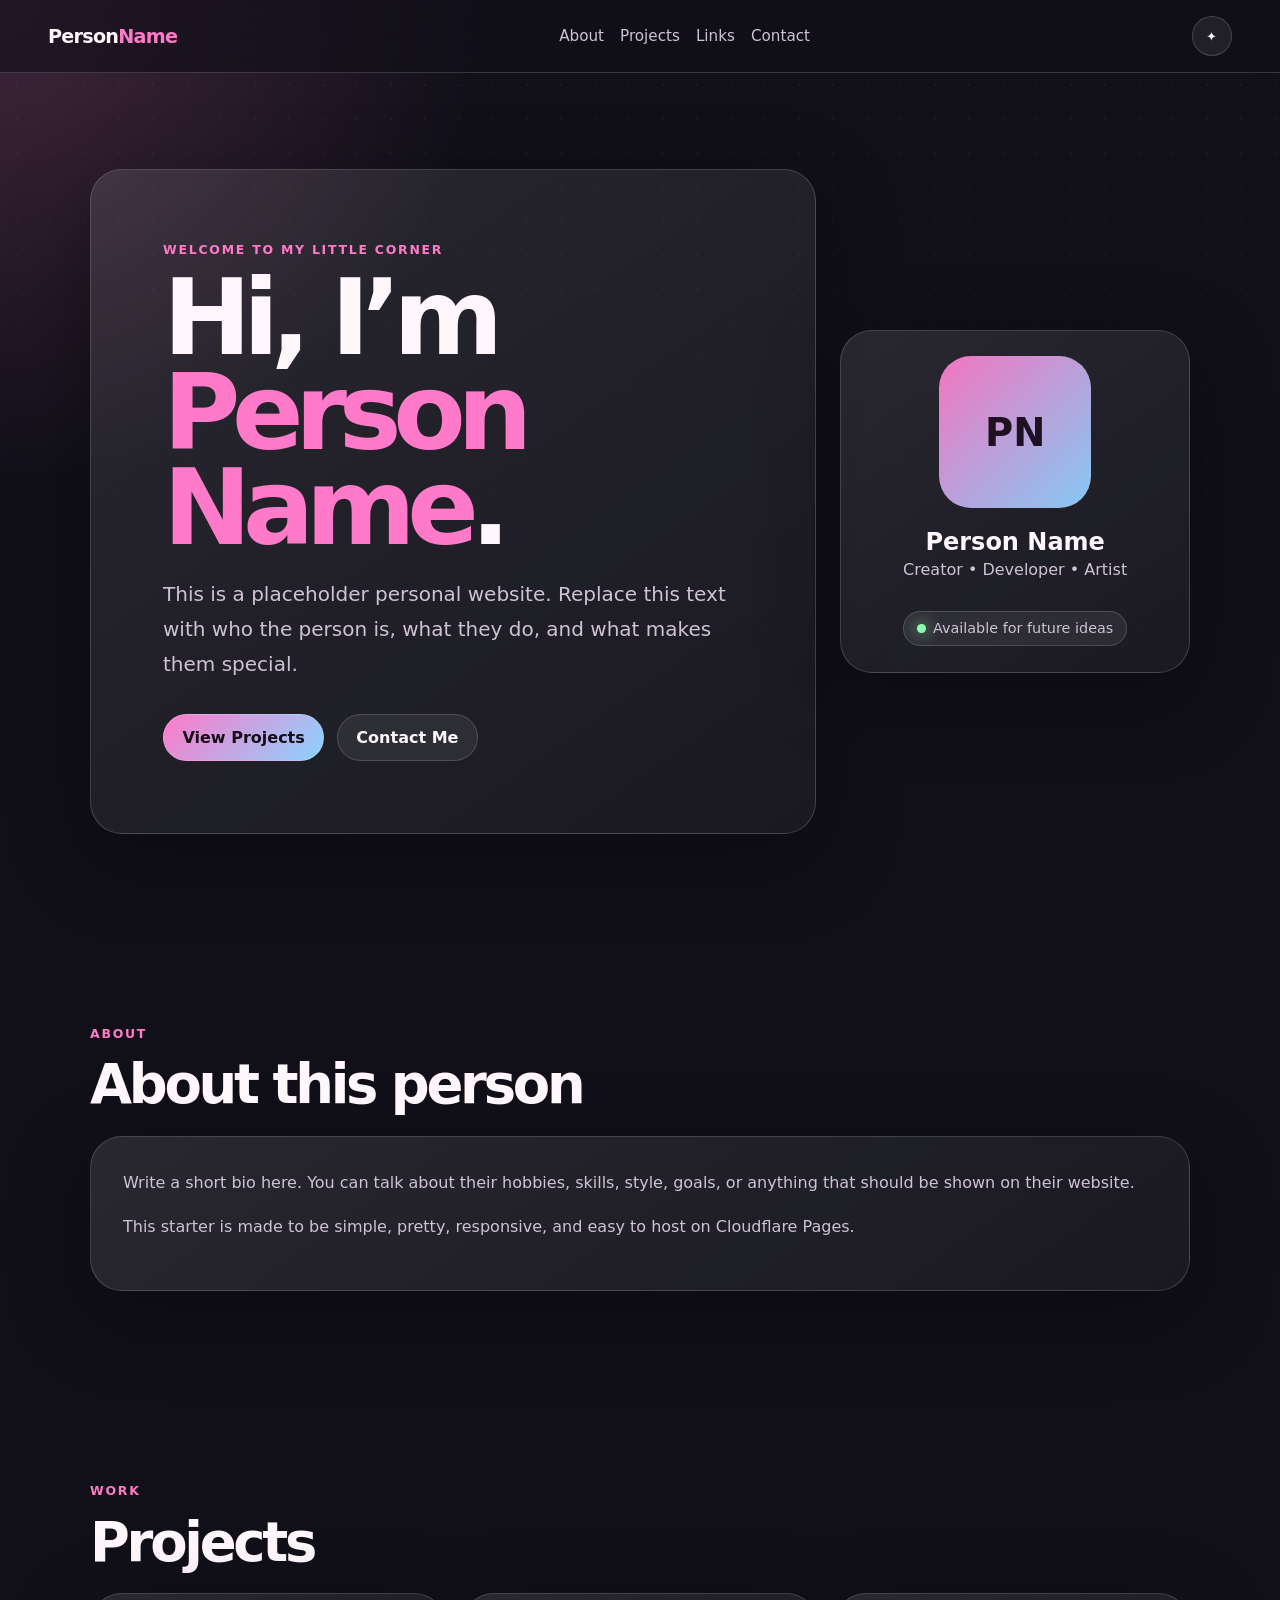
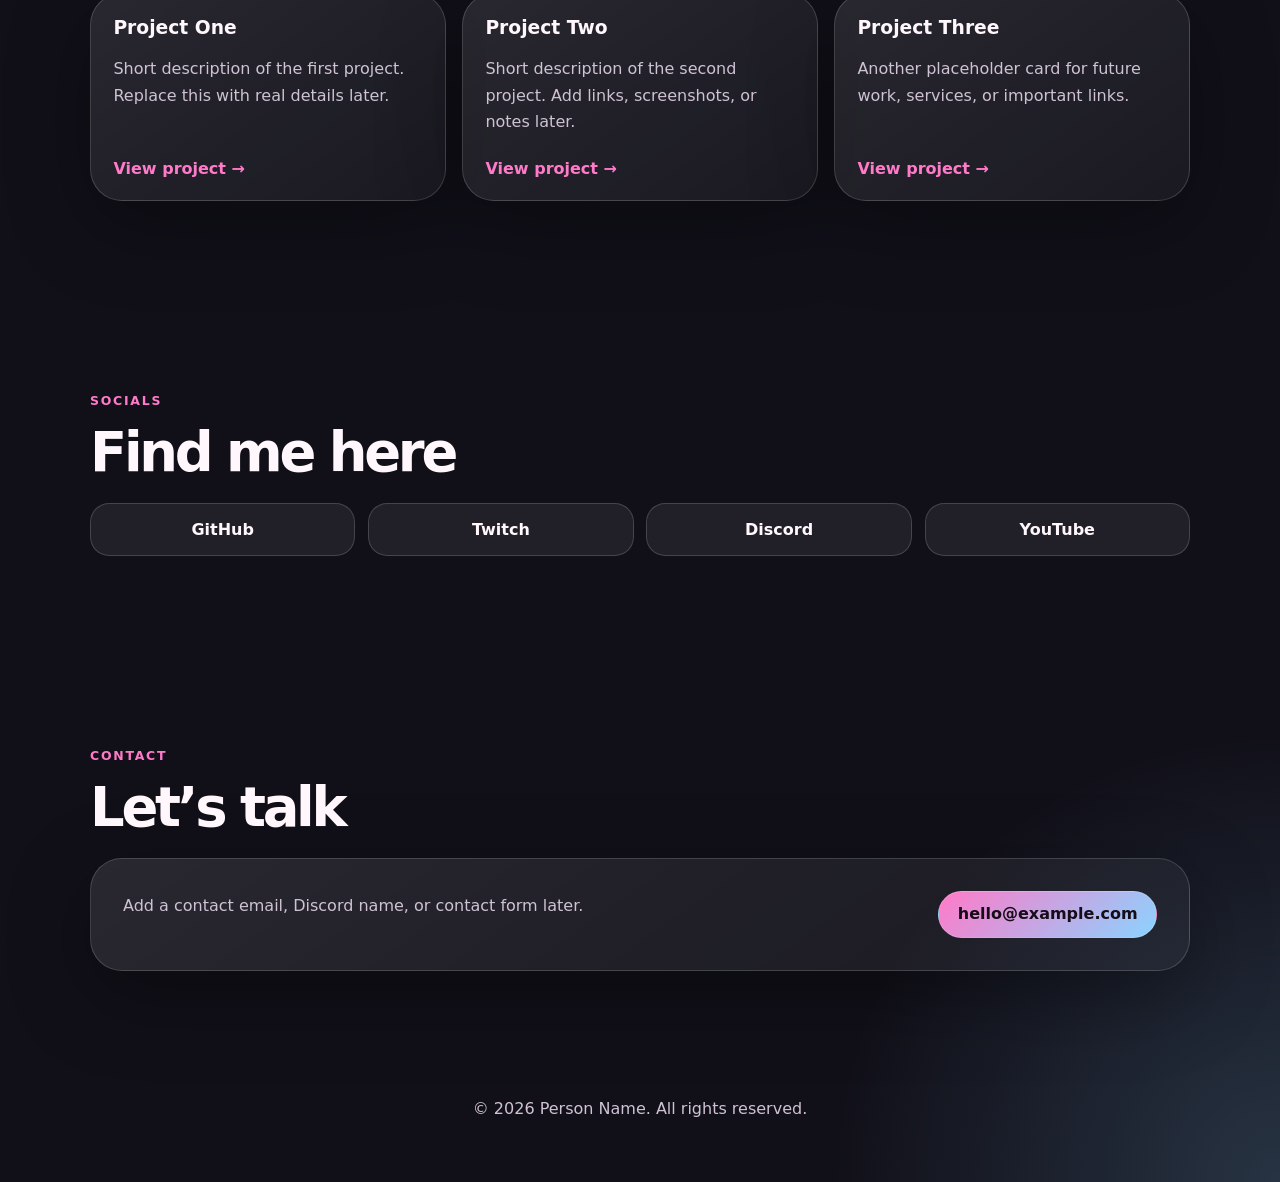
==== index.html @ ab323bac "Normal Structuring" ====
<!doctype html>
<html lang="en">
<head>
  <meta charset="utf-8" />
  <meta name="viewport" content="width=device-width, initial-scale=1" />
  <meta name="description" content="A personal website hosted on Cloudflare Pages." />
  <meta name="theme-color" content="#ff7ac8" />

  <title>Person Name | Personal Website</title>

  <link rel="stylesheet" href="./style.css" />
</head>
<body>
  <div class="background-glow"></div>

  <header class="site-header">
    <a class="logo" href="#home">Person<span>Name</span></a>

    <nav class="nav">
      <a href="#about">About</a>
      <a href="#projects">Projects</a>
      <a href="#links">Links</a>
      <a href="#contact">Contact</a>
    </nav>

    <button class="theme-toggle" id="themeToggle" type="button" aria-label="Toggle dark mode">
      ✦
    </button>
  </header>

  <main>
    <section class="hero section" id="home">
      <div class="hero-card reveal">
        <p class="eyebrow">Welcome to my little corner</p>

        <h1>Hi, I’m <span>Person Name</span>.</h1>

        <p class="hero-text">
          This is a placeholder personal website. Replace this text with who the person is,
          what they do, and what makes them special.
        </p>

        <div class="hero-actions">
          <a class="button primary" href="#projects">View Projects</a>
          <a class="button secondary" href="#contact">Contact Me</a>
        </div>
      </div>

      <div class="profile-card reveal">
        <div class="avatar">
          <span>PN</span>
        </div>

        <h2>Person Name</h2>
        <p>Creator • Developer • Artist</p>

        <div class="status">
          <span class="status-dot"></span>
          Available for future ideas
        </div>
      </div>
    </section>

    <section class="section reveal" id="about">
      <div class="section-title">
        <p class="eyebrow">About</p>
        <h2>About this person</h2>
      </div>

      <div class="content-card">
        <p>
          Write a short bio here. You can talk about their hobbies, skills, style,
          goals, or anything that should be shown on their website.
        </p>

        <p>
          This starter is made to be simple, pretty, responsive, and easy to host on
          Cloudflare Pages.
        </p>
      </div>
    </section>

    <section class="section reveal" id="projects">
      <div class="section-title">
        <p class="eyebrow">Work</p>
        <h2>Projects</h2>
      </div>

      <div class="grid">
        <article class="project-card">
          <h3>Project One</h3>
          <p>Short description of the first project. Replace this with real details later.</p>
          <a href="#">View project →</a>
        </article>

        <article class="project-card">
          <h3>Project Two</h3>
          <p>Short description of the second project. Add links, screenshots, or notes later.</p>
          <a href="#">View project →</a>
        </article>

        <article class="project-card">
          <h3>Project Three</h3>
          <p>Another placeholder card for future work, services, or important links.</p>
          <a href="#">View project →</a>
        </article>
      </div>
    </section>

    <section class="section reveal" id="links">
      <div class="section-title">
        <p class="eyebrow">Socials</p>
        <h2>Find me here</h2>
      </div>

      <div class="links-list">
        <a href="#" target="_blank" rel="noreferrer">GitHub</a>
        <a href="#" target="_blank" rel="noreferrer">Twitch</a>
        <a href="#" target="_blank" rel="noreferrer">Discord</a>
        <a href="#" target="_blank" rel="noreferrer">YouTube</a>
      </div>
    </section>

    <section class="section reveal" id="contact">
      <div class="section-title">
        <p class="eyebrow">Contact</p>
        <h2>Let’s talk</h2>
      </div>

      <div class="content-card contact-card">
        <p>
          Add a contact email, Discord name, or contact form later.
        </p>

        <a class="button primary" href="mailto:hello@example.com">hello@example.com</a>
      </div>
    </section>
  </main>

  <footer class="site-footer">
    <p>© <span id="year"></span> Person Name. All rights reserved.</p>
  </footer>

  <script src="./script.js"></script>
</body>
</html>
---- style.css ----
* {
  box-sizing: border-box;
}

:root {
  --bg: #111019;
  --bg-soft: rgba(255, 255, 255, 0.07);
  --card: rgba(255, 255, 255, 0.1);
  --text: #fff7fb;
  --muted: #cfc2d4;
  --accent: #ff7ac8;
  --accent-2: #8bd3ff;
  --border: rgba(255, 255, 255, 0.16);
  --shadow: 0 24px 80px rgba(0, 0, 0, 0.35);
}

body.light {
  --bg: #fff7fb;
  --bg-soft: rgba(255, 122, 200, 0.1);
  --card: rgba(255, 255, 255, 0.8);
  --text: #251824;
  --muted: #6f5f71;
  --border: rgba(255, 122, 200, 0.22);
  --shadow: 0 24px 80px rgba(255, 122, 200, 0.18);
}

html {
  scroll-behavior: smooth;
}

body {
  margin: 0;
  min-height: 100vh;
  font-family: Inter, ui-sans-serif, system-ui, -apple-system, BlinkMacSystemFont, "Segoe UI", sans-serif;
  background:
    radial-gradient(circle at top left, rgba(255, 122, 200, 0.2), transparent 30rem),
    radial-gradient(circle at bottom right, rgba(139, 211, 255, 0.18), transparent 28rem),
    var(--bg);
  color: var(--text);
  transition: background 0.25s ease, color 0.25s ease;
}

a {
  color: inherit;
  text-decoration: none;
}

.background-glow {
  position: fixed;
  inset: 0;
  pointer-events: none;
  background-image: radial-gradient(circle, rgba(255, 255, 255, 0.14) 1px, transparent 1px);
  background-size: 34px 34px;
  mask-image: linear-gradient(to bottom, black, transparent 85%);
  opacity: 0.35;
}

.site-header {
  position: sticky;
  top: 0;
  z-index: 10;
  display: flex;
  align-items: center;
  justify-content: space-between;
  gap: 1.25rem;
  padding: 1rem clamp(1rem, 4vw, 3rem);
  backdrop-filter: blur(18px);
  background: rgba(17, 16, 25, 0.65);
  border-bottom: 1px solid var(--border);
}

body.light .site-header {
  background: rgba(255, 247, 251, 0.72);
}

.logo {
  font-weight: 800;
  letter-spacing: -0.04em;
  font-size: 1.2rem;
}

.logo span {
  color: var(--accent);
}

.nav {
  display: flex;
  gap: 1rem;
  color: var(--muted);
  font-size: 0.95rem;
}

.nav a:hover {
  color: var(--text);
}

.theme-toggle {
  border: 1px solid var(--border);
  background: var(--bg-soft);
  color: var(--text);
  border-radius: 999px;
  width: 2.5rem;
  height: 2.5rem;
  cursor: pointer;
}

.section {
  width: min(1100px, calc(100% - 2rem));
  margin: 0 auto;
  padding: clamp(3rem, 8vw, 6rem) 0;
}

.hero {
  min-height: calc(100vh - 4.5rem);
  display: grid;
  grid-template-columns: 1.35fr 0.65fr;
  align-items: center;
  gap: 1.5rem;
}

.hero-card,
.profile-card,
.content-card,
.project-card {
  border: 1px solid var(--border);
  background: linear-gradient(145deg, var(--card), rgba(255, 255, 255, 0.04));
  border-radius: 2rem;
  box-shadow: var(--shadow);
}

.hero-card {
  padding: clamp(2rem, 6vw, 4.5rem);
}

.eyebrow {
  color: var(--accent);
  font-weight: 700;
  text-transform: uppercase;
  letter-spacing: 0.14em;
  font-size: 0.78rem;
  margin: 0 0 0.8rem;
}

h1,
h2,
h3,
p {
  margin-top: 0;
}

h1 {
  font-size: clamp(3rem, 9vw, 6.6rem);
  line-height: 0.9;
  letter-spacing: -0.08em;
  margin-bottom: 1.4rem;
}

h1 span {
  color: var(--accent);
}

.hero-text {
  color: var(--muted);
  font-size: clamp(1rem, 2vw, 1.25rem);
  line-height: 1.75;
  max-width: 650px;
}

.hero-actions {
  display: flex;
  flex-wrap: wrap;
  gap: 0.8rem;
  margin-top: 2rem;
}

.button {
  display: inline-flex;
  align-items: center;
  justify-content: center;
  min-height: 2.9rem;
  padding: 0 1.15rem;
  border-radius: 999px;
  font-weight: 750;
  border: 1px solid var(--border);
}

.button.primary {
  background: linear-gradient(135deg, var(--accent), var(--accent-2));
  color: #160d18;
}

.button.secondary {
  background: var(--bg-soft);
}

.profile-card {
  padding: 1.6rem;
  text-align: center;
}

.avatar {
  width: 9.5rem;
  height: 9.5rem;
  margin: 0 auto 1.2rem;
  display: grid;
  place-items: center;
  border-radius: 2rem;
  background: linear-gradient(135deg, rgba(255, 122, 200, 0.95), rgba(139, 211, 255, 0.95));
  color: #201122;
  font-weight: 900;
  font-size: 2.4rem;
}

.profile-card h2 {
  margin-bottom: 0.25rem;
}

.profile-card p {
  color: var(--muted);
}

.status {
  display: inline-flex;
  align-items: center;
  gap: 0.45rem;
  margin-top: 1rem;
  padding: 0.55rem 0.8rem;
  border-radius: 999px;
  border: 1px solid var(--border);
  background: var(--bg-soft);
  color: var(--muted);
  font-size: 0.9rem;
}

.status-dot {
  width: 0.55rem;
  height: 0.55rem;
  border-radius: 50%;
  background: #8dffb2;
  box-shadow: 0 0 16px #8dffb2;
}

.section-title {
  margin-bottom: 1.2rem;
}

.section-title h2 {
  font-size: clamp(2rem, 5vw, 3.4rem);
  letter-spacing: -0.06em;
  margin-bottom: 0;
}

.content-card {
  padding: clamp(1.4rem, 4vw, 2rem);
  color: var(--muted);
  line-height: 1.8;
}

.grid {
  display: grid;
  grid-template-columns: repeat(3, 1fr);
  gap: 1rem;
}

.project-card {
  padding: 1.4rem;
  min-height: 13rem;
  display: flex;
  flex-direction: column;
}

.project-card p {
  color: var(--muted);
  line-height: 1.65;
}

.project-card a {
  margin-top: auto;
  color: var(--accent);
  font-weight: 750;
}

.links-list {
  display: grid;
  grid-template-columns: repeat(4, 1fr);
  gap: 0.8rem;
}

.links-list a {
  padding: 1rem;
  border: 1px solid var(--border);
  border-radius: 1.2rem;
  background: var(--bg-soft);
  text-align: center;
  font-weight: 750;
}

.links-list a:hover,
.project-card:hover {
  transform: translateY(-3px);
}

.project-card,
.links-list a {
  transition: transform 0.2s ease, border-color 0.2s ease;
}

.contact-card {
  display: flex;
  align-items: center;
  justify-content: space-between;
  gap: 1rem;
}

.site-footer {
  width: min(1100px, calc(100% - 2rem));
  margin: 0 auto;
  padding: 2rem 0 3rem;
  color: var(--muted);
  text-align: center;
}

.reveal {
  opacity: 0;
  transform: translateY(18px);
  transition: opacity 0.55s ease, transform 0.55s ease;
}

.reveal.visible {
  opacity: 1;
  transform: translateY(0);
}

@media (max-width: 820px) {
  .site-header {
    align-items: flex-start;
    flex-wrap: wrap;
  }

  .nav {
    order: 3;
    width: 100%;
    overflow-x: auto;
    padding-bottom: 0.25rem;
  }

  .hero {
    grid-template-columns: 1fr;
    min-height: auto;
  }

  .grid,
  .links-list {
    grid-template-columns: 1fr;
  }

  .contact-card {
    align-items: flex-start;
    flex-direction: column;
  }
}
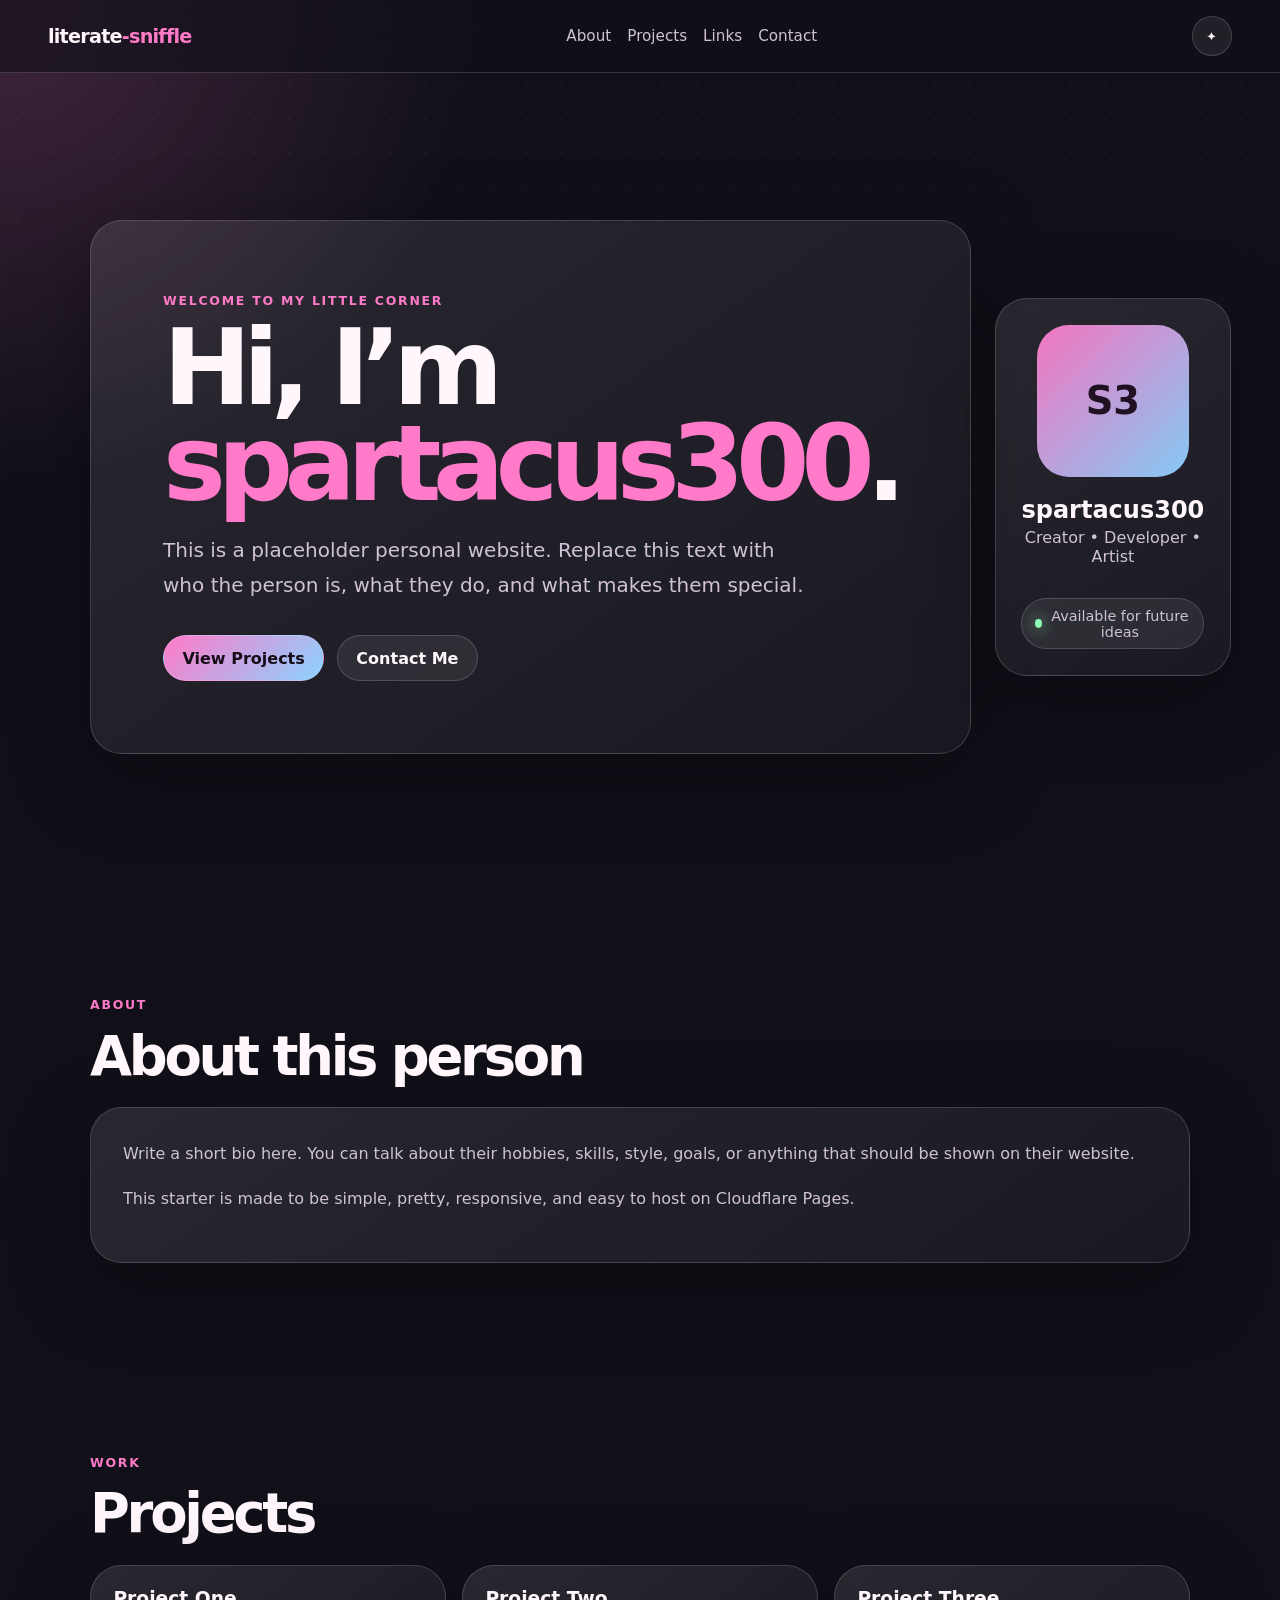
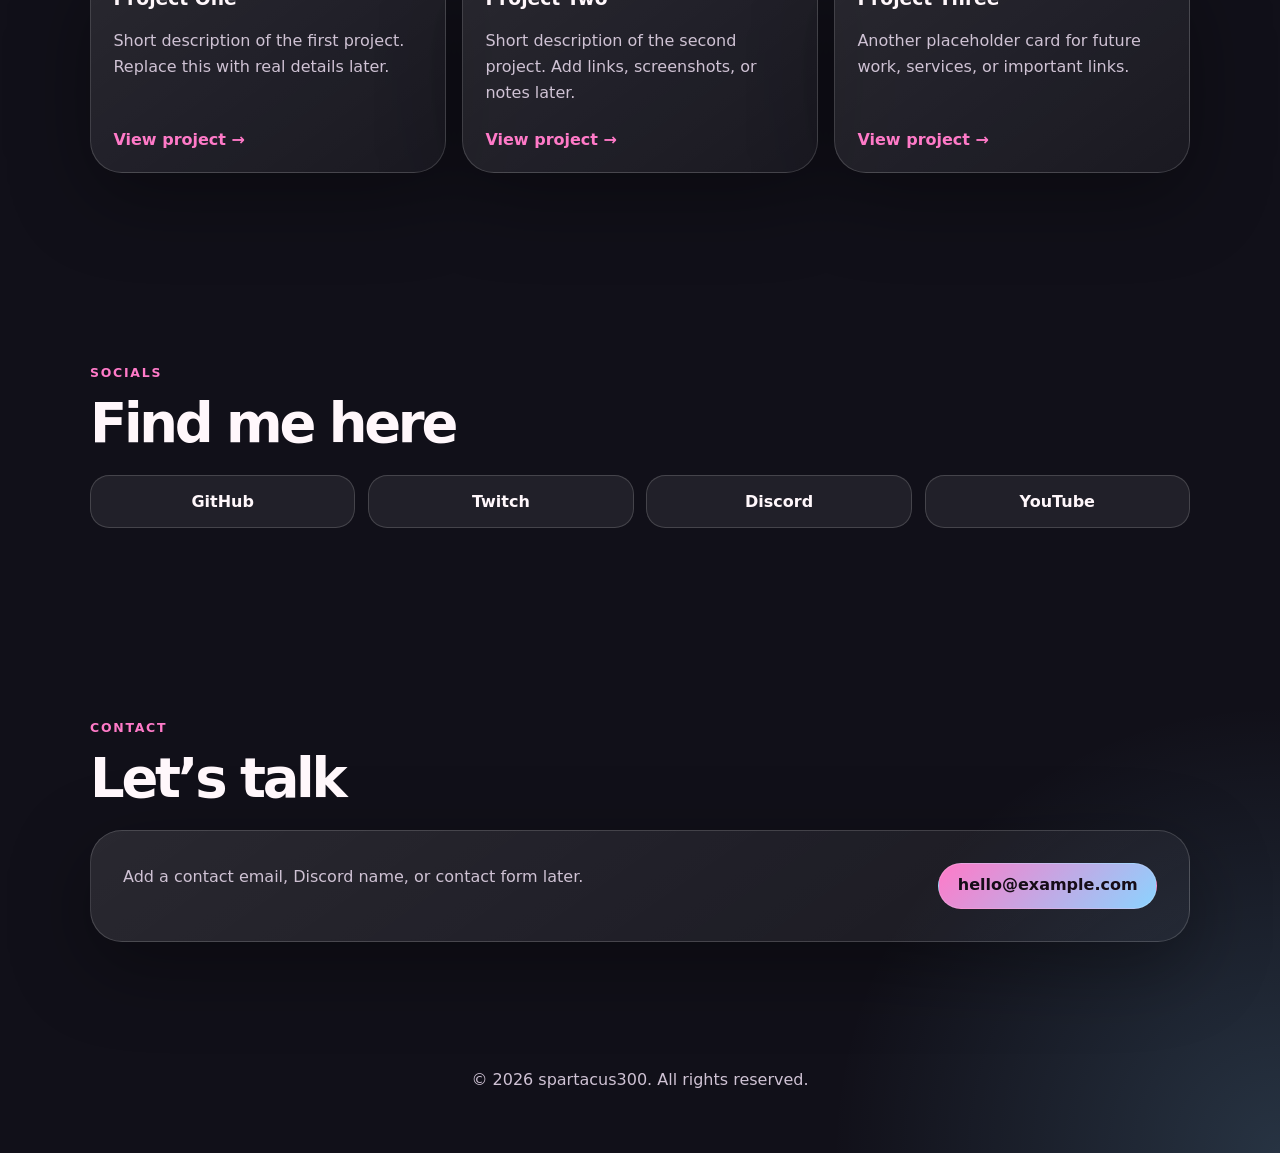
==== commit 8e545d17: "Replaced Placeholder Name" ====
--- a/index.html
+++ b/index.html
@@ -6,7 +6,7 @@
   <meta name="description" content="A personal website hosted on Cloudflare Pages." />
   <meta name="theme-color" content="#ff7ac8" />
 
-  <title>Person Name | Personal Website</title>
+  <title>spartacus300 | literate-sniffle</title>
 
   <link rel="stylesheet" href="./style.css" />
 </head>
@@ -14,7 +14,7 @@
   <div class="background-glow"></div>
 
   <header class="site-header">
-    <a class="logo" href="#home">Person<span>Name</span></a>
+    <a class="logo" href="#home">literate<span>-sniffle</span></a>
 
     <nav class="nav">
       <a href="#about">About</a>
@@ -33,7 +33,7 @@
       <div class="hero-card reveal">
         <p class="eyebrow">Welcome to my little corner</p>
 
-        <h1>Hi, I’m <span>Person Name</span>.</h1>
+        <h1>Hi, I’m <span>spartacus300</span>.</h1>
 
         <p class="hero-text">
           This is a placeholder personal website. Replace this text with who the person is,
@@ -48,10 +48,10 @@
 
       <div class="profile-card reveal">
         <div class="avatar">
-          <span>PN</span>
+            <span>S3</span>
         </div>
 
-        <h2>Person Name</h2>
+        <h2>spartacus300</h2>
         <p>Creator • Developer • Artist</p>
 
         <div class="status">
@@ -138,7 +138,7 @@
   </main>
 
   <footer class="site-footer">
-    <p>© <span id="year"></span> Person Name. All rights reserved.</p>
+    <p>© <span id="year"></span> spartacus300. All rights reserved.</p>
   </footer>
 
   <script src="./script.js"></script>
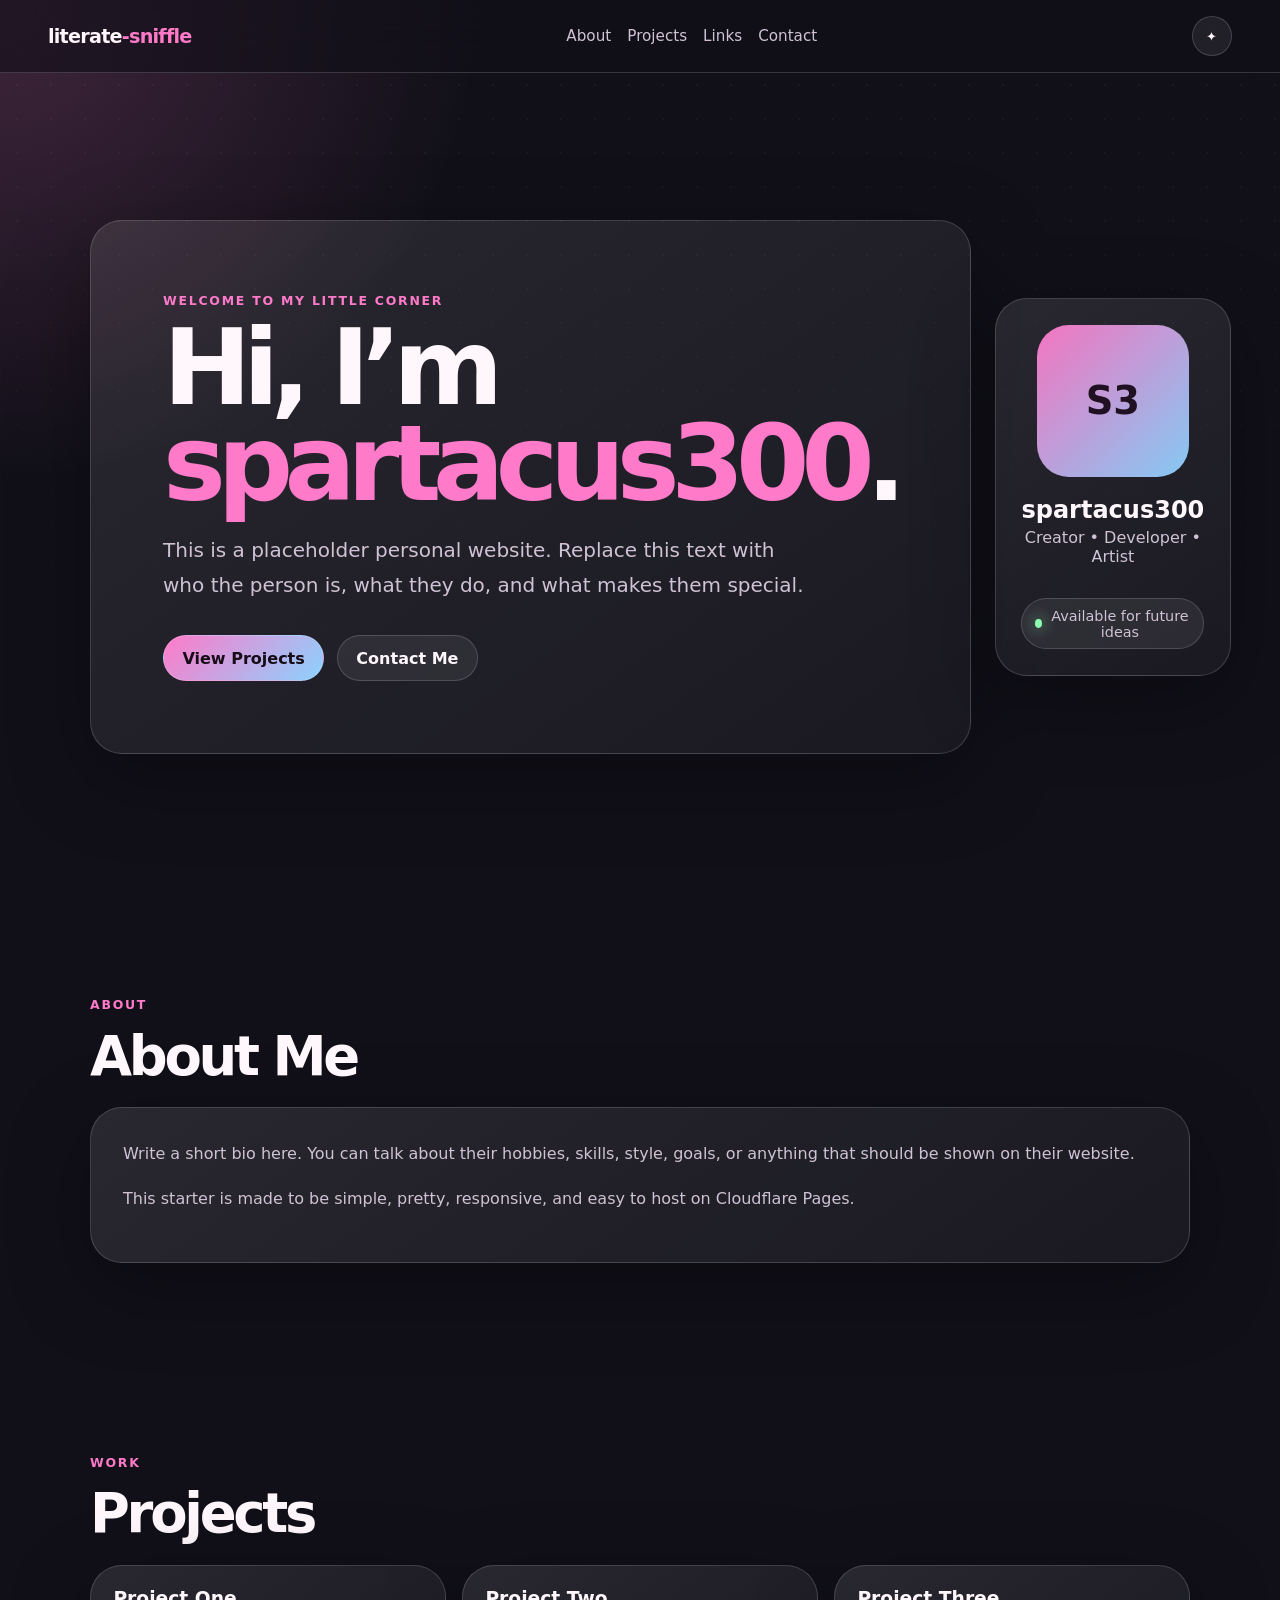
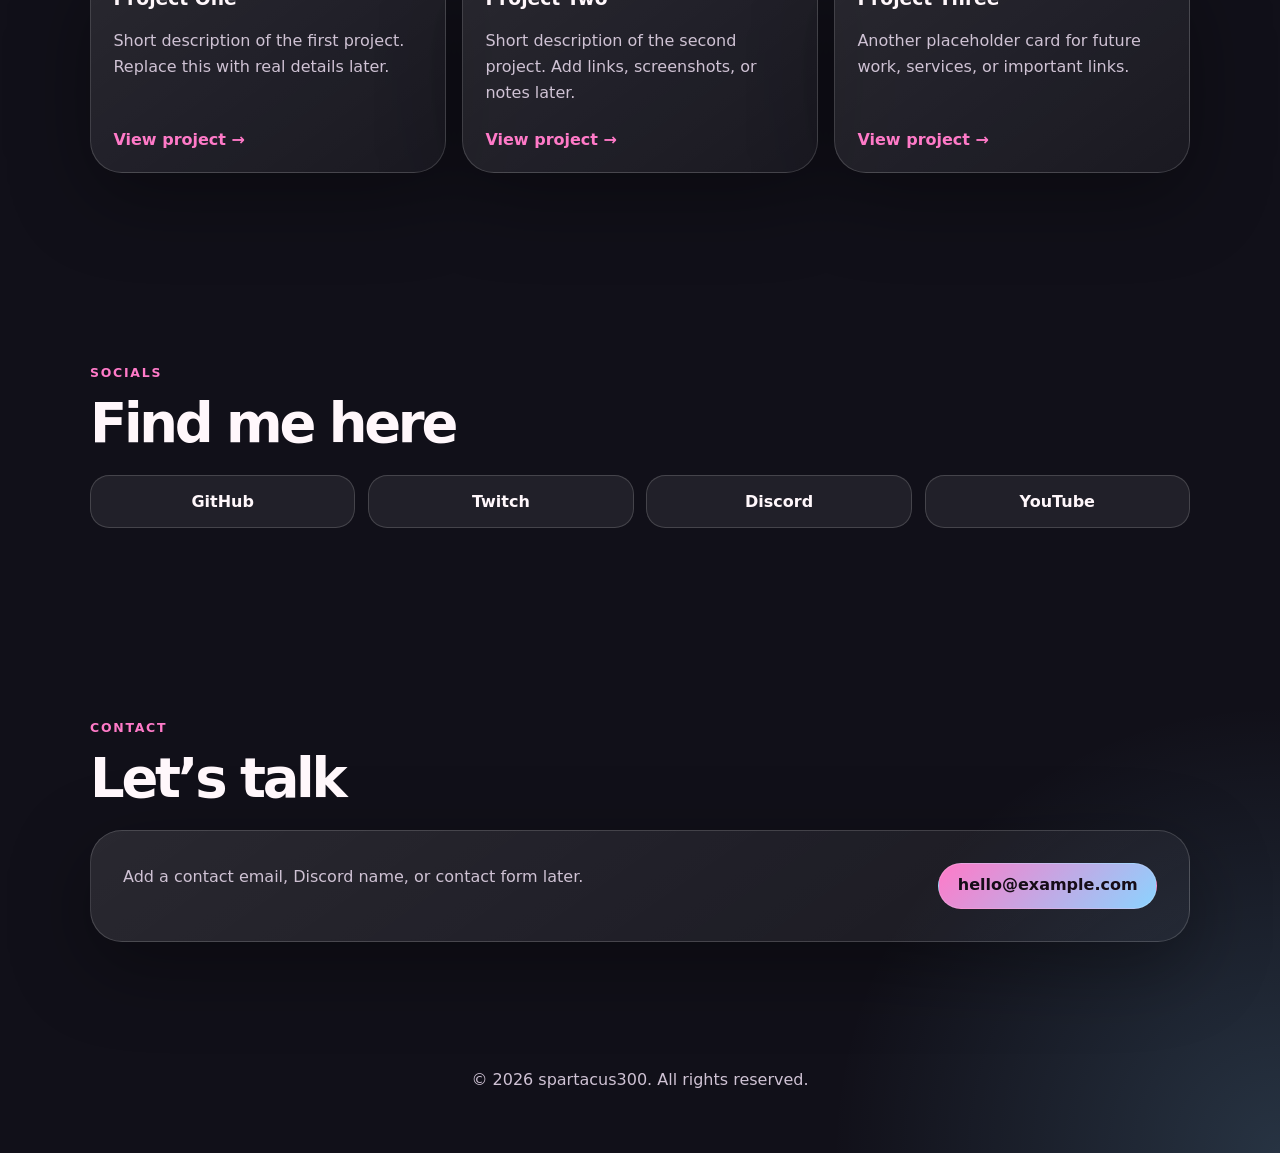
==== commit 73cf128f: "Fix #1" ====
--- a/index.html
+++ b/index.html
@@ -64,7 +64,7 @@
     <section class="section reveal" id="about">
       <div class="section-title">
         <p class="eyebrow">About</p>
-        <h2>About this person</h2>
+        <h2>About Me</h2>
       </div>
 
       <div class="content-card">
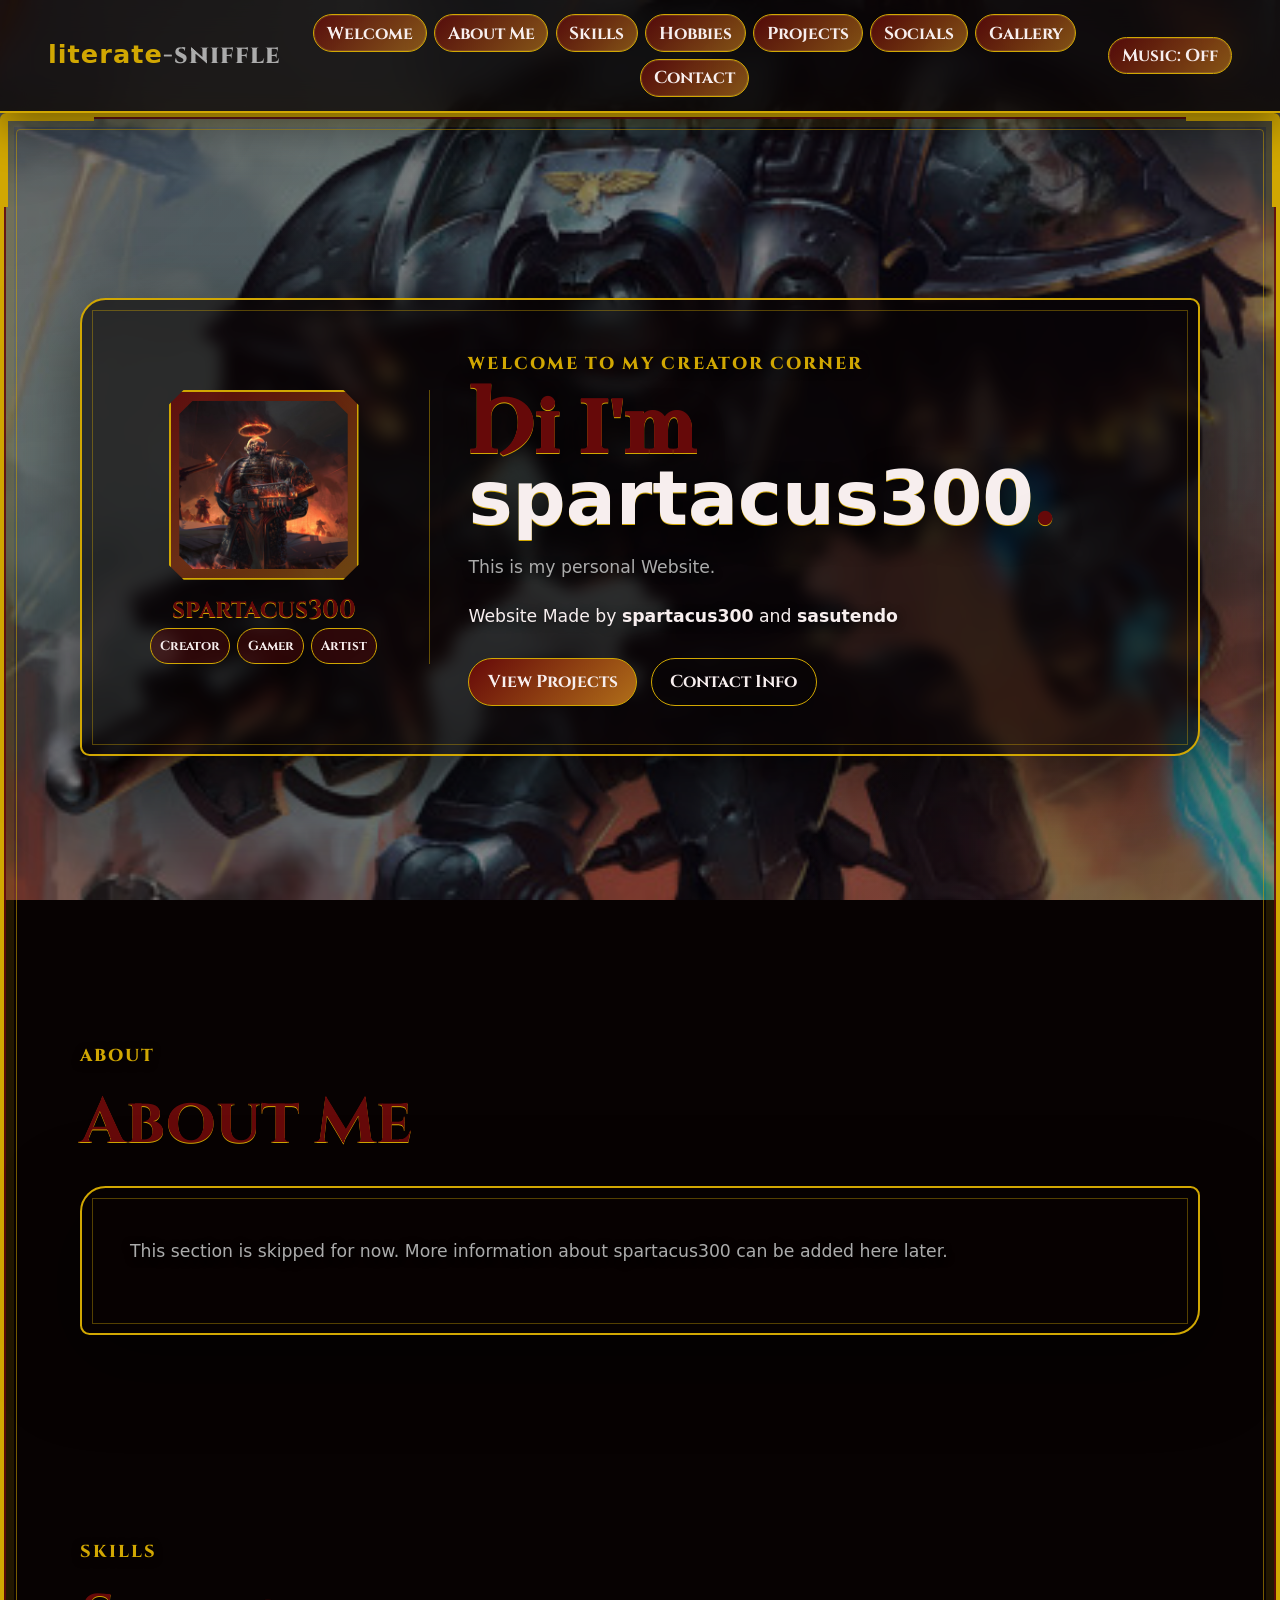
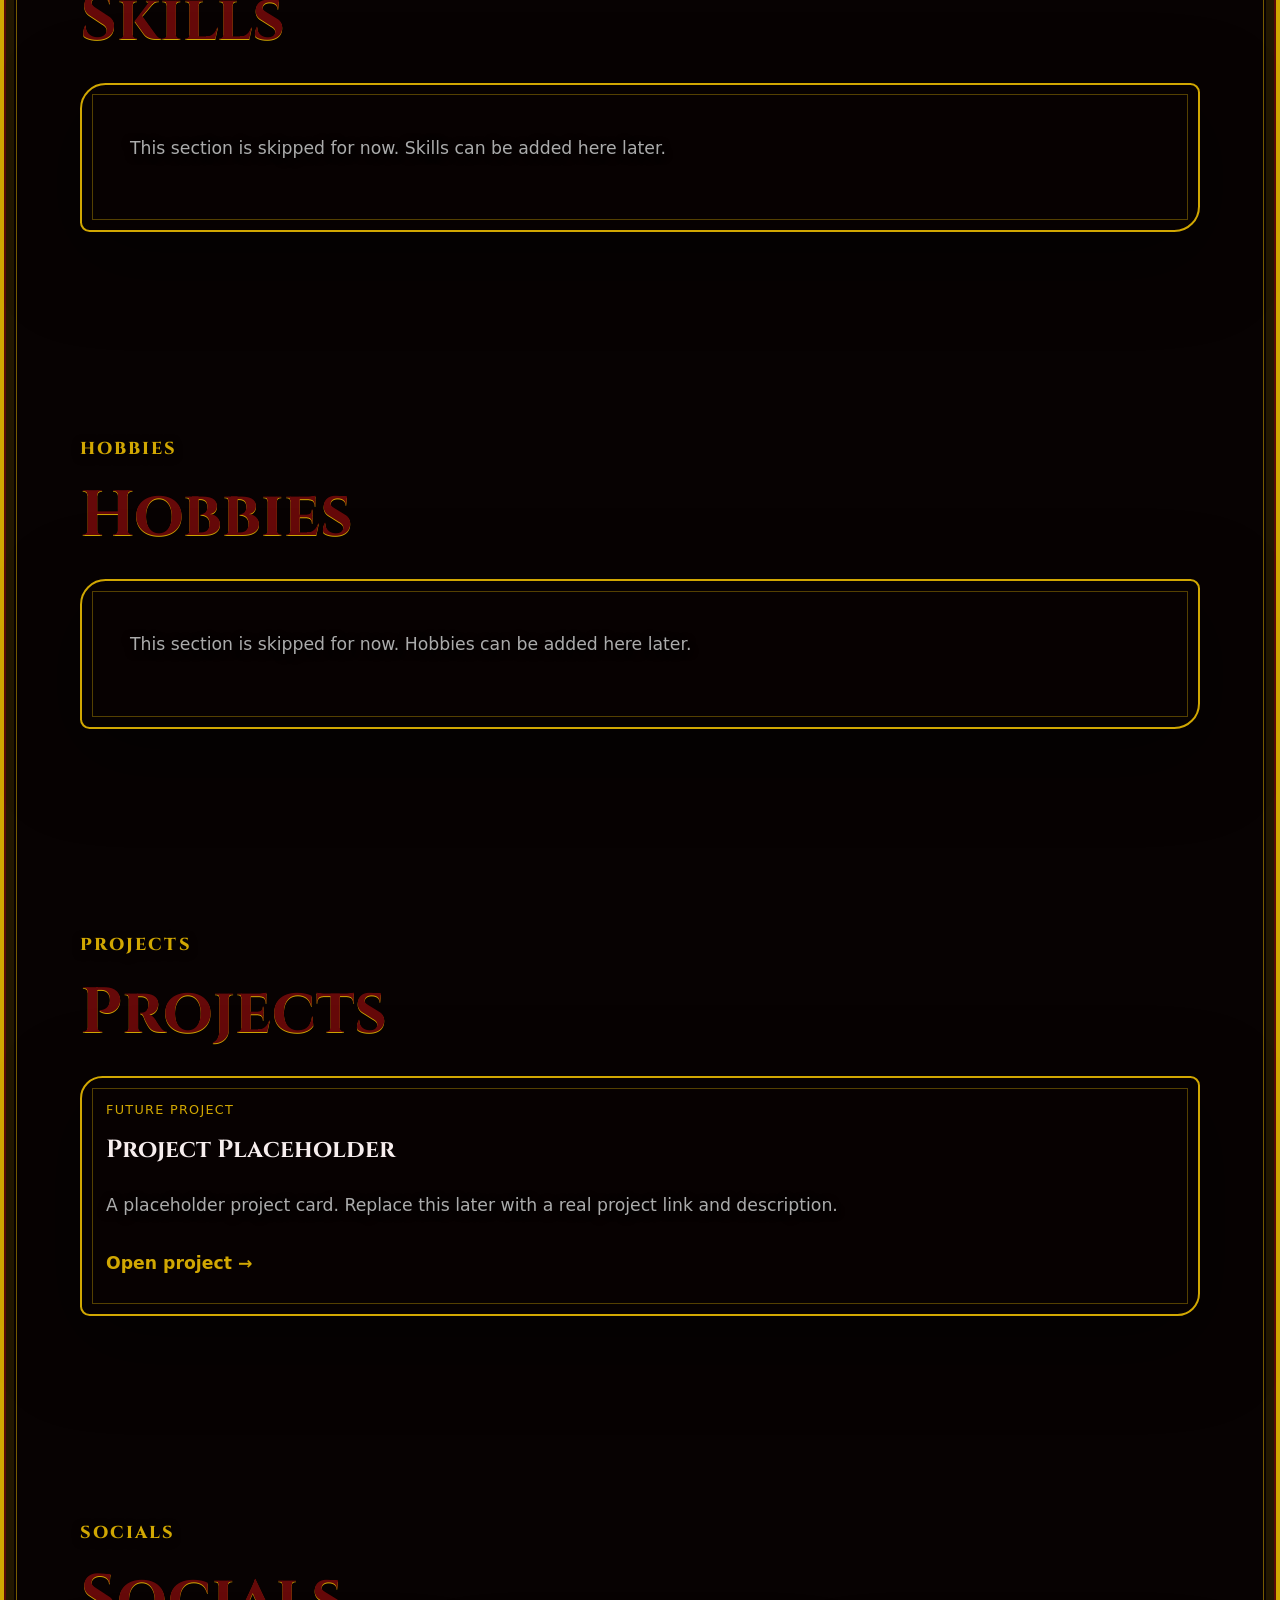
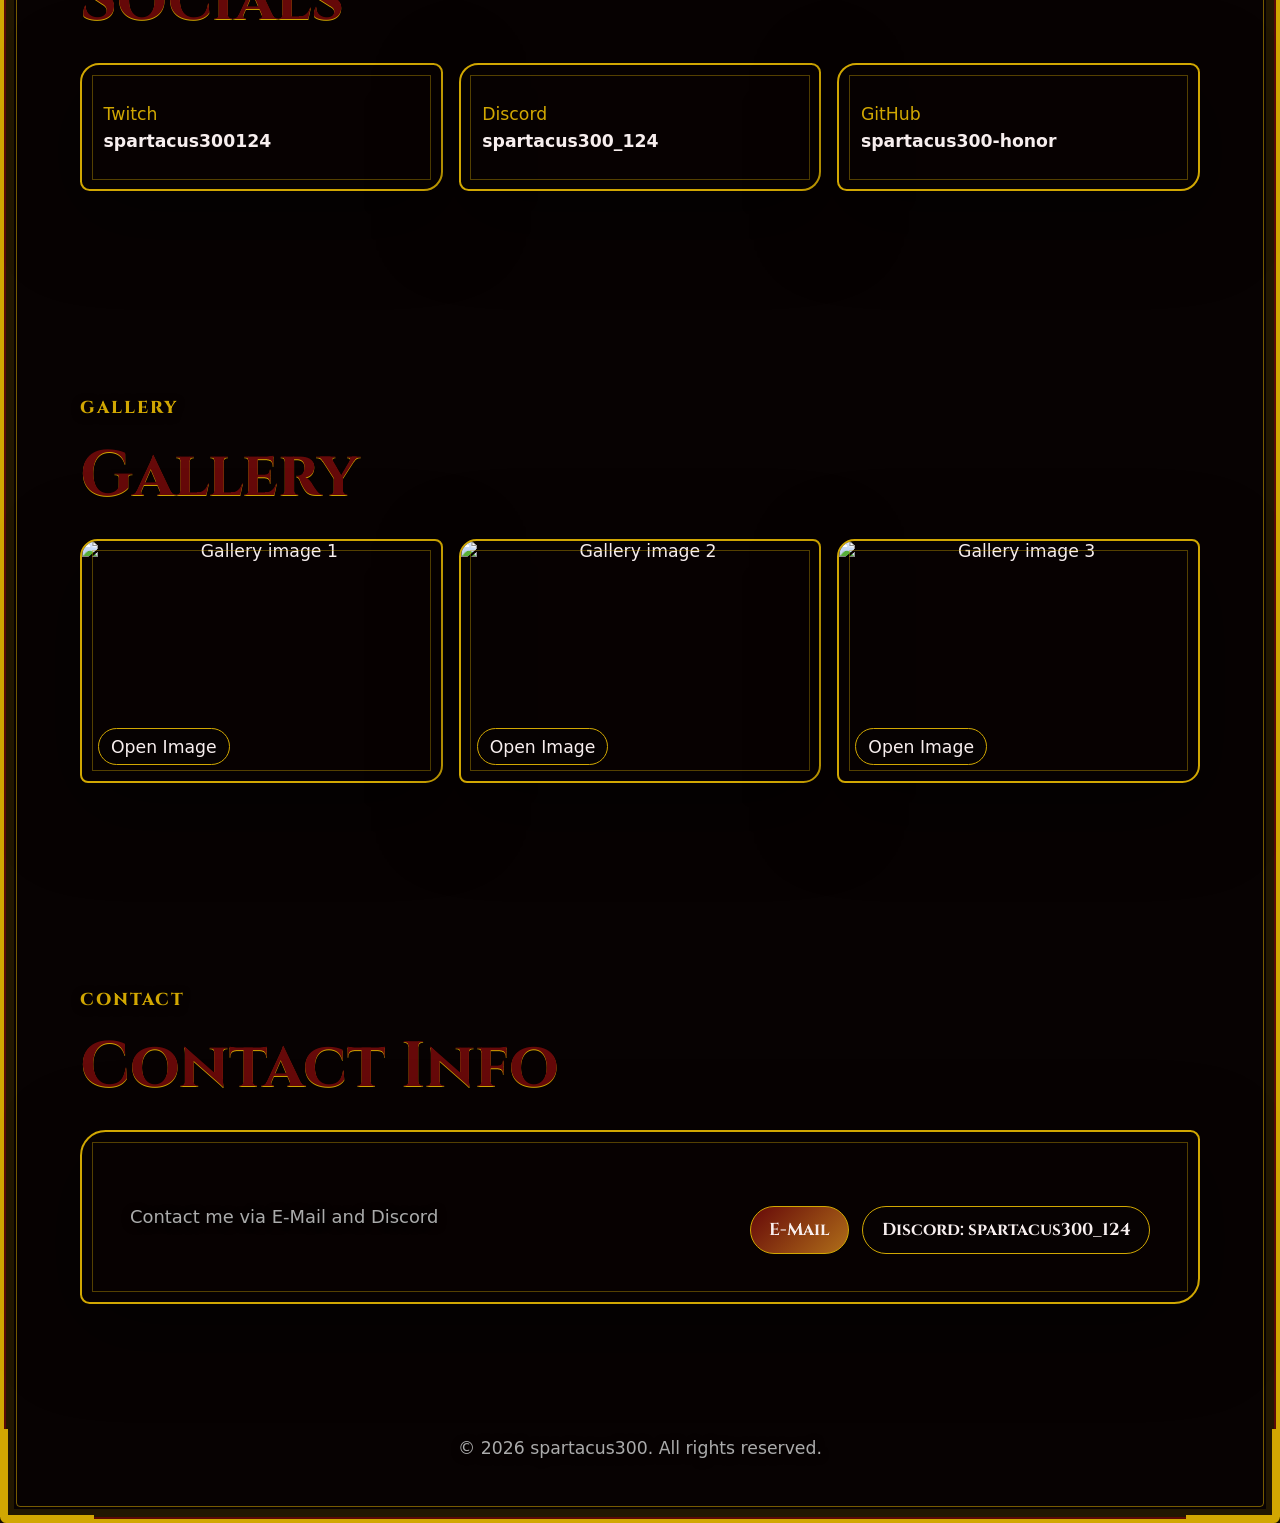
==== commit 8cdf3da0: "Rework website with medieval creator design Added dark red and gold styling, merged the mini profile" ====
--- a/index.html
+++ b/index.html
@@ -3,139 +3,222 @@
 <head>
   <meta charset="utf-8" />
   <meta name="viewport" content="width=device-width, initial-scale=1" />
-  <meta name="description" content="A personal website hosted on Cloudflare Pages." />
-  <meta name="theme-color" content="#ff7ac8" />
+  <meta name="description" content="Personal creator website for spartacus300." />
+  <meta name="theme-color" content="#120606" />
 
   <title>spartacus300 | literate-sniffle</title>
 
-  <link rel="stylesheet" href="./style.css" />
+    <link rel="icon" type="image/jpeg" href="./assets/page-image.jpg" />
+    <link rel="apple-touch-icon" href="./assets/page-image.jpg" />
+
+    <link rel="preconnect" href="https://fonts.googleapis.com" />
+    <link rel="preconnect" href="https://fonts.gstatic.com" crossorigin />
+    <link href="https://fonts.googleapis.com/css2?family=Cinzel:wght@600;700;800;900&family=Cormorant+Garamond:wght@500;600;700&family=Uncial+Antiqua&display=swap" rel="stylesheet" />
+
+    <link rel="stylesheet" href="./style.css" />
 </head>
 <body>
-  <div class="background-glow"></div>
-
-  <header class="site-header">
-    <a class="logo" href="#home">literate<span>-sniffle</span></a>
-
-    <nav class="nav">
-      <a href="#about">About</a>
+    <div class="site-frame" aria-hidden="true"></div>
+  <div class="page-darkness"></div>
+
+  <audio id="backgroundMusic" src="./assets/background-music.mp3" loop></audio>
+
+  <header class="top-bar">
+    <a class="brand" href="#welcome">
+      <span>literate</span>-sniffle
+    </a>
+
+    <nav class="nav-buttons" aria-label="Main navigation">
+      <a href="#welcome">Welcome</a>
+      <a href="#about">About Me</a>
+      <a href="#skills">Skills</a>
+      <a href="#hobbies">Hobbies</a>
       <a href="#projects">Projects</a>
-      <a href="#links">Links</a>
+      <a href="#socials">Socials</a>
+      <a href="#gallery">Gallery</a>
       <a href="#contact">Contact</a>
     </nav>
 
-    <button class="theme-toggle" id="themeToggle" type="button" aria-label="Toggle dark mode">
-      ✦
+    <button class="music-toggle" id="musicToggle" type="button">
+      Music: Off
     </button>
   </header>
 
   <main>
-    <section class="hero section" id="home">
-      <div class="hero-card reveal">
-        <p class="eyebrow">Welcome to my little corner</p>
-
-        <h1>Hi, I’m <span>spartacus300</span>.</h1>
-
-        <p class="hero-text">
-          This is a placeholder personal website. Replace this text with who the person is,
-          what they do, and what makes them special.
-        </p>
-
-        <div class="hero-actions">
-          <a class="button primary" href="#projects">View Projects</a>
-          <a class="button secondary" href="#contact">Contact Me</a>
-        </div>
-      </div>
-
-      <div class="profile-card reveal">
-        <div class="avatar">
-            <span>S3</span>
-        </div>
-
-        <h2>spartacus300</h2>
-        <p>Creator • Developer • Artist</p>
-
-        <div class="status">
-          <span class="status-dot"></span>
-          Available for future ideas
-        </div>
-      </div>
+    <section class="section welcome-section" id="welcome">
+    <div class="text-bubble hero-bubble reveal">
+        <div class="merged-welcome">
+        <div class="merged-profile">
+            <div class="profile-frame">
+            <img src="./assets/pfp.jpg" alt="Profile picture of spartacus300" />
+            </div>
+
+            <h2>spartacus300</h2>
+
+            <div class="profile-badges">
+            <span>Creator</span>
+            <span>Gamer</span>
+            <span>Artist</span>
+            </div>
+        </div>
+
+        <div class="welcome-copy">
+            <p class="section-kicker">Welcome to my Creator Corner</p>
+
+            <h1>Hi I'm <span>spartacus300</span>.</h1>
+
+            <p>
+            This is my personal Website.
+            </p>
+
+            <p class="credit-line">
+            Website Made by <strong>spartacus300</strong> and <strong>sasutendo</strong>
+            </p>
+
+            <div class="hero-actions">
+            <a class="main-button" href="#projects">View Projects</a>
+            <a class="main-button ghost" href="#contact">Contact Info</a>
+            </div>
+        </div>
+        </div>
+    </div>
     </section>
 
     <section class="section reveal" id="about">
-      <div class="section-title">
-        <p class="eyebrow">About</p>
+      <div class="section-heading">
+        <p class="section-kicker">About</p>
         <h2>About Me</h2>
       </div>
 
-      <div class="content-card">
-        <p>
-          Write a short bio here. You can talk about their hobbies, skills, style,
-          goals, or anything that should be shown on their website.
-        </p>
-
-        <p>
-          This starter is made to be simple, pretty, responsive, and easy to host on
-          Cloudflare Pages.
+      <div class="text-bubble">
+        <p>
+          This section is skipped for now. More information about spartacus300 can be added here later.
+        </p>
+      </div>
+    </section>
+
+    <section class="section reveal" id="skills">
+      <div class="section-heading">
+        <p class="section-kicker">Skills</p>
+        <h2>Skills</h2>
+      </div>
+
+      <div class="text-bubble">
+        <p>
+          This section is skipped for now. Skills can be added here later.
+        </p>
+      </div>
+    </section>
+
+    <section class="section reveal" id="hobbies">
+      <div class="section-heading">
+        <p class="section-kicker">Hobbies</p>
+        <h2>Hobbies</h2>
+      </div>
+
+      <div class="text-bubble">
+        <p>
+          This section is skipped for now. Hobbies can be added here later.
         </p>
       </div>
     </section>
 
     <section class="section reveal" id="projects">
-      <div class="section-title">
-        <p class="eyebrow">Work</p>
+      <div class="section-heading">
+        <p class="section-kicker">Projects</p>
         <h2>Projects</h2>
       </div>
 
-      <div class="grid">
-        <article class="project-card">
-          <h3>Project One</h3>
-          <p>Short description of the first project. Replace this with real details later.</p>
-          <a href="#">View project →</a>
-        </article>
-
-        <article class="project-card">
-          <h3>Project Two</h3>
-          <p>Short description of the second project. Add links, screenshots, or notes later.</p>
-          <a href="#">View project →</a>
-        </article>
-
-        <article class="project-card">
-          <h3>Project Three</h3>
-          <p>Another placeholder card for future work, services, or important links.</p>
-          <a href="#">View project →</a>
-        </article>
-      </div>
-    </section>
-
-    <section class="section reveal" id="links">
-      <div class="section-title">
-        <p class="eyebrow">Socials</p>
-        <h2>Find me here</h2>
-      </div>
-
-      <div class="links-list">
-        <a href="#" target="_blank" rel="noreferrer">GitHub</a>
-        <a href="#" target="_blank" rel="noreferrer">Twitch</a>
-        <a href="#" target="_blank" rel="noreferrer">Discord</a>
-        <a href="#" target="_blank" rel="noreferrer">YouTube</a>
+      <div class="project-grid">
+        <a class="project-card hover-card" href="#" target="_blank" rel="noreferrer">
+          <span class="card-label">Future Project</span>
+          <h3>Project Placeholder</h3>
+          <p>
+            A placeholder project card. Replace this later with a real project link and description.
+          </p>
+          <strong>Open project →</strong>
+        </a>
+      </div>
+    </section>
+
+    <section class="section reveal" id="socials">
+      <div class="section-heading">
+        <p class="section-kicker">Socials</p>
+        <h2>Socials</h2>
+      </div>
+
+      <div class="social-grid">
+        <a class="social-card hover-card" href="https://www.twitch.tv/spartacus300124" target="_blank" rel="noreferrer">
+          <span>Twitch</span>
+          <strong>spartacus300124</strong>
+        </a>
+
+        <a class="social-card hover-card" href="https://discord.com/" target="_blank" rel="noreferrer">
+          <span>Discord</span>
+          <strong>spartacus300_124</strong>
+        </a>
+
+        <a class="social-card hover-card" href="https://github.com/spartacus300-honor" target="_blank" rel="noreferrer">
+          <span>GitHub</span>
+          <strong>spartacus300-honor</strong>
+        </a>
+      </div>
+    </section>
+
+    <section class="section reveal" id="gallery">
+      <div class="section-heading">
+        <p class="section-kicker">Gallery</p>
+        <h2>Gallery</h2>
+      </div>
+
+      <div class="gallery-grid">
+        <button class="gallery-item" type="button" data-full="./assets/gallery-1.jpg">
+          <img src="./assets/gallery-1.jpg" alt="Gallery image 1" />
+          <span>Open Image</span>
+        </button>
+
+        <button class="gallery-item" type="button" data-full="./assets/gallery-2.jpg">
+          <img src="./assets/gallery-2.jpg" alt="Gallery image 2" />
+          <span>Open Image</span>
+        </button>
+
+        <button class="gallery-item" type="button" data-full="./assets/gallery-3.jpg">
+          <img src="./assets/gallery-3.jpg" alt="Gallery image 3" />
+          <span>Open Image</span>
+        </button>
       </div>
     </section>
 
     <section class="section reveal" id="contact">
-      <div class="section-title">
-        <p class="eyebrow">Contact</p>
-        <h2>Let’s talk</h2>
-      </div>
-
-      <div class="content-card contact-card">
-        <p>
-          Add a contact email, Discord name, or contact form later.
-        </p>
-
-        <a class="button primary" href="mailto:hello@example.com">hello@example.com</a>
+      <div class="section-heading">
+        <p class="section-kicker">Contact</p>
+        <h2>Contact Info</h2>
+      </div>
+
+      <div class="text-bubble contact-box">
+        <p>
+          Contact me via E-Mail and Discord
+        </p>
+
+        <div class="contact-actions">
+          <a class="main-button" href="mailto:spartacus300124@gmail.com">
+            E-Mail
+          </a>
+
+          <a class="main-button ghost" href="https://discord.com/" target="_blank" rel="noreferrer">
+            Discord: spartacus300_124
+          </a>
+        </div>
       </div>
     </section>
   </main>
+
+  <div class="image-modal" id="imageModal" aria-hidden="true">
+    <button class="modal-close" id="modalClose" type="button" aria-label="Close image">
+      ×
+    </button>
+    <img id="modalImage" src="" alt="Full gallery preview" />
+  </div>
 
   <footer class="site-footer">
     <p>© <span id="year"></span> spartacus300. All rights reserved.</p>
--- a/style.css
+++ b/style.css
@@ -3,15 +3,23 @@
 }
 
 :root {
-  --bg: #111019;
-  --bg-soft: rgba(255, 255, 255, 0.07);
-  --card: rgba(255, 255, 255, 0.1);
-  --text: #fff7fb;
-  --muted: #cfc2d4;
-  --accent: #ff7ac8;
-  --accent-2: #8bd3ff;
-  --border: rgba(255, 255, 255, 0.16);
-  --shadow: 0 24px 80px rgba(0, 0, 0, 0.35);
+  --bg: #120606;
+  --bg-deep: #070202;
+  --gold: #d1a702;
+  --title-red: #660909;
+  --info-white: #d2c9c9;
+  --text: #fff3ea;
+  --button-red: #660909;
+  --button-yellow: #b06e19;
+
+  --bubble: rgba(8, 3, 3, 0.42);
+  --bubble-strong: rgba(8, 3, 3, 0.55);
+
+  --border: rgba(209, 167, 2, 0.75);
+  --shadow: 0 24px 80px rgba(0, 0, 0, 0.65);
+
+  --title-font: "Cinzel", "Uncial Antiqua", "Goudy Old Style", Georgia, "Palatino Linotype", serif;
+  --body-font: "Cormorant Garamond", Georgia, "Times New Roman", serif;
 }
 
 body.light {
@@ -358,4 +366,887 @@
     align-items: flex-start;
     flex-direction: column;
   }
+}
+
+* {
+  box-sizing: border-box;
+}
+
+:root {
+  --bg: #120606;
+  --bg-deep: #070202;
+  --gold: #d1a702;
+  --title-red: #660909;
+  --info-white: #ababab;
+  --text: #f7eeee;
+  --button-red: #660909;
+  --button-yellow: #b06e19;
+  --bubble: rgba(8, 3, 3, 0.25);
+  --bubble-strong: rgba(8, 3, 3, 0.38);
+  --border: rgba(209, 167, 2, 0.75);
+  --shadow: 0 24px 80px rgba(0, 0, 0, 0.55);
+  --title-font: Georgia, "Palatino Linotype", "Times New Roman", serif;
+  --body-font: "Segoe UI", system-ui, sans-serif;
+}
+
+html {
+  scroll-behavior: smooth;
+}
+
+body {
+  margin: 0;
+  min-height: 100vh;
+  color: var(--text);
+  font-family: var(--body-font);
+  font-size: 1.08rem;
+  background: var(--bg-deep);
+  overflow-x: hidden;
+}
+
+/* one fixed background image, no repeating */
+body::before {
+  content: "";
+  position: fixed;
+  inset: 0;
+  z-index: -3;
+  pointer-events: none;
+
+  background-image: url("./assets/Background.jpg");
+  background-position: center center;
+  background-size: cover;
+  background-repeat: no-repeat;
+  background-attachment: fixed;
+}
+
+/* dark overlay so text stays readable */
+body::after {
+  content: "";
+  position: fixed;
+  inset: 0;
+  z-index: -2;
+  pointer-events: none;
+
+  background:
+    linear-gradient(rgba(0, 0, 0, 0.46), rgba(0, 0, 0, 0.46)),
+    radial-gradient(circle at top left, rgba(102, 9, 9, 0.18), transparent 34rem),
+    radial-gradient(circle at bottom right, rgba(176, 110, 25, 0.15), transparent 30rem);
+}
+
+a {
+  color: inherit;
+  text-decoration: none;
+}
+
+button {
+  font: inherit;
+}
+
+.page-darkness {
+  display: none;
+}
+
+.top-bar {
+  position: sticky;
+  top: 0;
+  z-index: 20;
+  display: grid;
+  grid-template-columns: auto 1fr auto;
+  align-items: center;
+  gap: 1rem;
+  padding: 0.9rem clamp(1rem, 4vw, 3rem);
+  background: rgba(7, 2, 2, 0.78);
+  border-bottom: 2px solid var(--gold);
+  backdrop-filter: blur(14px);
+  box-shadow: 0 16px 42px rgba(0, 0, 0, 0.4);
+}
+
+.brand {
+  font-family: var(--title-font);
+  font-size: clamp(1.1rem, 2vw, 1.6rem);
+  font-weight: 800;
+  color: var(--info-white);
+  letter-spacing: 0.04em;
+  white-space: nowrap;
+}
+
+.brand span {
+  color: var(--gold);
+}
+
+.nav-buttons {
+  display: flex;
+  justify-content: center;
+  gap: 0.45rem;
+  flex-wrap: wrap;
+}
+
+.nav-buttons a,
+.music-toggle {
+  display: inline-flex;
+  align-items: center;
+  justify-content: center;
+  min-height: 2.35rem;
+  padding: 0 0.8rem;
+  border: 1px solid var(--gold);
+  border-radius: 999px;
+  color: var(--text);
+  background: linear-gradient(135deg, rgba(102, 9, 9, 0.78), rgba(176, 110, 25, 0.72));
+  box-shadow: inset 0 0 0 1px rgba(255, 241, 150, 0.12);
+  transition: transform 0.2s ease, box-shadow 0.2s ease, filter 0.2s ease;
+}
+
+.nav-buttons a:hover,
+.music-toggle:hover,
+.main-button:hover,
+.hover-card:hover {
+  transform: translateY(-3px);
+  filter: brightness(1.12);
+  box-shadow: 0 12px 28px rgba(176, 110, 25, 0.24);
+}
+
+.music-toggle {
+  cursor: pointer;
+  white-space: nowrap;
+}
+
+.section {
+  width: min(1120px, calc(100% - 2rem));
+  margin: 0 auto;
+  padding: clamp(3.5rem, 8vw, 6.5rem) 0;
+  scroll-margin-top: 7rem;
+}
+
+.welcome-section {
+  min-height: calc(100vh - 4.5rem);
+  display: grid;
+  grid-template-columns: minmax(0, 1fr) 320px;
+  align-items: center;
+  gap: clamp(1.2rem, 4vw, 2.5rem);
+}
+
+.welcome-content {
+  min-width: 0;
+}
+
+.text-bubble,
+.mini-profile,
+.project-card,
+.social-card,
+.gallery-item {
+  position: relative;
+  border: 2px solid var(--gold);
+  background: var(--bubble);
+  backdrop-filter: blur(8px);
+  box-shadow: var(--shadow);
+}
+
+.text-bubble::before,
+.mini-profile::before,
+.project-card::before,
+.social-card::before,
+.gallery-item::before {
+  content: "";
+  position: absolute;
+  inset: 0.6rem;
+  pointer-events: none;
+  border: 1px solid rgba(209, 167, 2, 0.38);
+}
+
+.text-bubble {
+  padding: clamp(1.4rem, 4vw, 3rem);
+  border-radius: 1.6rem 0.6rem 1.6rem 0.6rem;
+  color: var(--info-white);
+  line-height: 1.85;
+}
+
+.hero-bubble {
+  background: var(--bubble-strong);
+}
+
+.section-kicker {
+  margin: 0 0 0.85rem;
+  color: var(--gold);
+  font-family: var(--title-font);
+  font-weight: 800;
+  letter-spacing: 0.12em;
+  text-transform: uppercase;
+}
+
+h1,
+h2,
+h3,
+p {
+  margin-top: 0;
+}
+
+h1,
+h2,
+h3 {
+  font-family: var(--title-font);
+}
+
+h1 {
+  margin-bottom: 1rem;
+  color: var(--title-red);
+  font-size: clamp(3rem, 8vw, 6.8rem);
+  line-height: 0.9;
+  text-shadow:
+    0 1px 0 var(--gold),
+    0 10px 28px rgba(0, 0, 0, 0.65);
+}
+
+h1 span {
+  color: var(--text);
+}
+
+h2 {
+  margin-bottom: 0;
+  color: var(--title-red);
+  font-size: clamp(2.2rem, 5vw, 4rem);
+  text-shadow: 0 1px 0 var(--gold);
+}
+
+h3 {
+  color: var(--text);
+  font-size: 1.55rem;
+}
+
+.credit-line {
+  color: var(--text);
+}
+
+.hero-actions,
+.contact-actions {
+  display: flex;
+  flex-wrap: wrap;
+  gap: 0.85rem;
+  margin-top: 1.6rem;
+}
+
+.main-button {
+  display: inline-flex;
+  align-items: center;
+  justify-content: center;
+  min-height: 3rem;
+  padding: 0 1.15rem;
+  border-radius: 999px;
+  border: 1px solid var(--gold);
+  background: linear-gradient(135deg, var(--button-red), var(--button-yellow));
+  color: var(--text);
+  font-weight: 800;
+  transition: transform 0.2s ease, box-shadow 0.2s ease, filter 0.2s ease;
+}
+
+.main-button.ghost {
+  background: rgba(8, 3, 3, 0.35);
+}
+
+.mini-profile {
+  justify-self: end;
+  width: 100%;
+  padding: 1.25rem;
+  border-radius: 0.7rem 1.7rem 0.7rem 1.7rem;
+  text-align: center;
+  animation: profileSlide 0.8s ease both;
+}
+
+.profile-frame {
+  width: 190px;
+  height: 190px;
+  margin: 0 auto 1rem;
+  padding: 0.55rem;
+  border: 2px solid var(--gold);
+  background:
+    linear-gradient(135deg, rgba(102, 9, 9, 0.85), rgba(176, 110, 25, 0.6));
+  clip-path: polygon(8% 0, 92% 0, 100% 8%, 100% 92%, 92% 100%, 8% 100%, 0 92%, 0 8%);
+}
+
+.profile-frame img {
+  width: 100%;
+  height: 100%;
+  object-fit: cover;
+  clip-path: inherit;
+  display: block;
+}
+
+.mini-profile h2 {
+  font-size: 2rem;
+}
+
+.mini-profile p {
+  color: var(--info-white);
+}
+
+.profile-badges {
+  display: flex;
+  justify-content: center;
+  flex-wrap: wrap;
+  gap: 0.45rem;
+}
+
+.profile-badges span {
+  padding: 0.35rem 0.65rem;
+  border: 1px solid var(--gold);
+  border-radius: 999px;
+  background: rgba(102, 9, 9, 0.38);
+  color: var(--text);
+  font-size: 0.9rem;
+}
+
+.section-heading {
+  margin-bottom: 1.25rem;
+}
+
+.project-grid {
+  display: grid;
+  grid-template-columns: minmax(0, 1fr);
+  gap: 1rem;
+}
+
+.project-card {
+  min-height: 15rem;
+  padding: 1.5rem;
+  border-radius: 1.4rem 0.6rem 1.4rem 0.6rem;
+  color: var(--info-white);
+  transition: transform 0.2s ease, box-shadow 0.2s ease, filter 0.2s ease;
+}
+
+.project-card strong {
+  display: inline-block;
+  margin-top: 1rem;
+  color: var(--gold);
+}
+
+.card-label {
+  display: inline-block;
+  margin-bottom: 1rem;
+  color: var(--gold);
+  text-transform: uppercase;
+  letter-spacing: 0.1em;
+  font-size: 0.8rem;
+}
+
+.social-grid {
+  display: grid;
+  grid-template-columns: repeat(3, 1fr);
+  gap: 1rem;
+}
+
+.social-card {
+  min-height: 8rem;
+  padding: 1.35rem;
+  border-radius: 1.2rem 0.6rem 1.2rem 0.6rem;
+  display: flex;
+  flex-direction: column;
+  justify-content: center;
+  color: var(--info-white);
+  transition: transform 0.2s ease, box-shadow 0.2s ease, filter 0.2s ease;
+}
+
+.social-card span {
+  color: var(--gold);
+  margin-bottom: 0.4rem;
+}
+
+.social-card strong {
+  color: var(--text);
+  word-break: break-word;
+}
+
+.gallery-grid {
+  display: grid;
+  grid-template-columns: repeat(3, 1fr);
+  gap: 1rem;
+}
+
+.gallery-item {
+  min-height: 240px;
+  padding: 0;
+  border-radius: 1.1rem 0.5rem 1.1rem 0.5rem;
+  cursor: pointer;
+  overflow: hidden;
+  color: var(--text);
+}
+
+.gallery-item img {
+  width: 100%;
+  height: 240px;
+  display: block;
+  object-fit: cover;
+  transition: transform 0.3s ease, filter 0.3s ease;
+}
+
+.gallery-item span {
+  position: absolute;
+  left: 1rem;
+  bottom: 1rem;
+  z-index: 2;
+  padding: 0.45rem 0.75rem;
+  border: 1px solid var(--gold);
+  border-radius: 999px;
+  background: rgba(8, 3, 3, 0.72);
+}
+
+.gallery-item:hover img {
+  transform: scale(1.06);
+  filter: brightness(1.12);
+}
+
+.small-note {
+  margin-top: 1rem;
+  color: var(--info-white);
+}
+
+.small-note code {
+  color: var(--gold);
+}
+
+.contact-box {
+  display: flex;
+  align-items: center;
+  justify-content: space-between;
+  gap: 1.4rem;
+  flex-wrap: wrap;
+}
+
+.contact-box p {
+  margin-bottom: 0;
+  font-size: 1.12rem;
+}
+
+.site-footer {
+  width: min(1120px, calc(100% - 2rem));
+  margin: 0 auto;
+  padding: 2rem 0 3rem;
+  color: var(--info-white);
+  text-align: center;
+}
+
+.image-modal {
+  position: fixed;
+  inset: 0;
+  z-index: 60;
+  display: none;
+  place-items: center;
+  padding: 2rem;
+  background: rgba(0, 0, 0, 0.86);
+}
+
+.image-modal.open {
+  display: grid;
+}
+
+.image-modal img {
+  max-width: min(100%, 1100px);
+  max-height: 86vh;
+  object-fit: contain;
+  border: 2px solid var(--gold);
+  box-shadow: var(--shadow);
+}
+
+.modal-close {
+  position: fixed;
+  top: 1rem;
+  right: 1rem;
+  width: 3rem;
+  height: 3rem;
+  border: 1px solid var(--gold);
+  border-radius: 999px;
+  color: var(--text);
+  background: linear-gradient(135deg, var(--button-red), var(--button-yellow));
+  cursor: pointer;
+  font-size: 2rem;
+  line-height: 1;
+}
+
+.reveal {
+  opacity: 0;
+  transform: translateY(22px);
+  transition: opacity 0.65s ease, transform 0.65s ease;
+}
+
+.reveal.visible {
+  opacity: 1;
+  transform: translateY(0);
+}
+
+@keyframes profileSlide {
+  from {
+    opacity: 0;
+    transform: translateX(70px);
+  }
+
+  to {
+    opacity: 1;
+    transform: translateX(0);
+  }
+}
+
+@media (max-width: 980px) {
+  .top-bar {
+    grid-template-columns: 1fr auto;
+  }
+
+  .nav-buttons {
+    grid-column: 1 / -1;
+    justify-content: flex-start;
+    overflow-x: auto;
+    flex-wrap: nowrap;
+    padding-bottom: 0.25rem;
+  }
+
+  .welcome-section {
+    grid-template-columns: 1fr;
+  }
+
+  .mini-profile {
+    justify-self: start;
+    max-width: 420px;
+  }
+
+  .social-grid,
+  .gallery-grid {
+    grid-template-columns: 1fr;
+  }
+
+  .gallery-item img {
+    height: 260px;
+  }
+}
+
+@media (max-width: 560px) {
+  .section {
+    width: min(100% - 1rem, 1120px);
+  }
+
+  .top-bar {
+    padding: 0.75rem;
+  }
+
+  .brand {
+    font-size: 1.05rem;
+  }
+
+  .music-toggle,
+  .nav-buttons a {
+    min-height: 2.2rem;
+    font-size: 0.88rem;
+  }
+
+  .text-bubble {
+    padding: 1.1rem;
+  }
+
+  .profile-frame {
+    width: 150px;
+    height: 150px;
+  }
+}
+
+.welcome-section {
+  min-height: calc(100vh - 4.5rem);
+  display: flex;
+  align-items: center;
+}
+
+.welcome-content {
+  width: 100%;
+}
+
+.hero-bubble {
+  width: 100%;
+  background: rgba(8, 3, 3, 0.38);
+}
+
+.merged-welcome {
+  display: grid;
+  grid-template-columns: 260px minmax(0, 1fr);
+  align-items: center;
+  gap: clamp(1.5rem, 4vw, 3rem);
+}
+
+.merged-profile {
+  text-align: center;
+  padding-right: clamp(1rem, 3vw, 2rem);
+  border-right: 1px solid rgba(209, 167, 2, 0.45);
+}
+
+.merged-profile h2 {
+  margin: 0.8rem 0 0.25rem;
+  font-size: clamp(1.7rem, 3vw, 2.4rem);
+}
+
+.merged-profile p {
+  margin-bottom: 1rem;
+  color: var(--info-white);
+}
+
+.welcome-copy {
+  min-width: 0;
+}
+
+.welcome-copy h1 {
+  max-width: 760px;
+}
+
+@media (max-width: 860px) {
+  .merged-welcome {
+    grid-template-columns: 1fr;
+    text-align: center;
+  }
+
+  .merged-profile {
+    padding-right: 0;
+    padding-bottom: 1.5rem;
+    border-right: 0;
+    border-bottom: 1px solid rgba(209, 167, 2, 0.45);
+  }
+
+  .hero-actions {
+    justify-content: center;
+  }
+
+  .page-title-image {
+    margin-inline: auto;
+  }
+}
+
+.merged-welcome {
+  grid-template-columns: 320px minmax(0, 1fr);
+}
+
+.merged-profile {
+  min-width: 0;
+  overflow: hidden;
+}
+
+.merged-profile h2 {
+  max-width: 100%;
+  font-size: clamp(1.35rem, 2.2vw, 1.85rem);
+  line-height: 1.1;
+  word-break: break-word;
+  overflow-wrap: anywhere;
+  text-align: center;
+}
+
+.merged-profile .profile-frame {
+  width: min(190px, 100%);
+  height: auto;
+  aspect-ratio: 1 / 1;
+}
+
+.profile-badges {
+  max-width: 100%;
+}
+
+.profile-badges span {
+  font-size: 0.82rem;
+  padding: 0.32rem 0.58rem;
+}
+
+.site-frame {
+  position: fixed;
+  inset: 8px;
+  z-index: 999;
+  pointer-events: none;
+  border: 3px solid var(--gold);
+  border-radius: 0.4rem;
+  box-shadow:
+    inset 0 0 0 2px rgba(102, 9, 9, 0.8),
+    inset 0 0 0 6px rgba(209, 167, 2, 0.18),
+    0 0 0 1px rgba(0, 0, 0, 0.75),
+    0 0 28px rgba(209, 167, 2, 0.28);
+}
+
+.site-frame::before {
+  content: "";
+  position: absolute;
+  inset: 10px;
+  border: 1px solid rgba(209, 167, 2, 0.55);
+  border-radius: 0.25rem;
+}
+
+.site-frame::after {
+  content: "";
+  position: absolute;
+  inset: -3px;
+  background:
+    linear-gradient(var(--gold), var(--gold)) top left / 90px 4px no-repeat,
+    linear-gradient(var(--gold), var(--gold)) top left / 4px 90px no-repeat,
+
+    linear-gradient(var(--gold), var(--gold)) top right / 90px 4px no-repeat,
+    linear-gradient(var(--gold), var(--gold)) top right / 4px 90px no-repeat,
+
+    linear-gradient(var(--gold), var(--gold)) bottom left / 90px 4px no-repeat,
+    linear-gradient(var(--gold), var(--gold)) bottom left / 4px 90px no-repeat,
+
+    linear-gradient(var(--gold), var(--gold)) bottom right / 90px 4px no-repeat,
+    linear-gradient(var(--gold), var(--gold)) bottom right / 4px 90px no-repeat;
+}
+
+body {
+  position: relative;
+}
+
+.site-frame {
+  position: absolute;
+  top: var(--topbar-height, 64px);
+  left: 0;
+  right: 0;
+  bottom: 0;
+  z-index: 5;
+  pointer-events: none;
+
+  border-left: 4px solid var(--gold);
+  border-right: 4px solid var(--gold);
+  border-bottom: 4px solid var(--gold);
+  border-top: 4px solid var(--gold);
+
+  box-shadow:
+    inset 0 0 0 2px rgba(102, 9, 9, 0.85),
+    inset 0 0 0 10px rgba(209, 167, 2, 0.13),
+    0 0 32px rgba(209, 167, 2, 0.25);
+}
+
+.site-frame::before {
+  content: "";
+  position: absolute;
+  inset: 12px;
+  border: 1px solid rgba(209, 167, 2, 0.55);
+}
+
+.site-frame::after {
+  content: "";
+  position: absolute;
+  inset: 0;
+
+  background:
+    linear-gradient(var(--gold), var(--gold)) top left / 90px 4px no-repeat,
+    linear-gradient(var(--gold), var(--gold)) top left / 4px 90px no-repeat,
+
+    linear-gradient(var(--gold), var(--gold)) top right / 90px 4px no-repeat,
+    linear-gradient(var(--gold), var(--gold)) top right / 4px 90px no-repeat,
+
+    linear-gradient(var(--gold), var(--gold)) bottom left / 90px 4px no-repeat,
+    linear-gradient(var(--gold), var(--gold)) bottom left / 4px 90px no-repeat,
+
+    linear-gradient(var(--gold), var(--gold)) bottom right / 90px 4px no-repeat,
+    linear-gradient(var(--gold), var(--gold)) bottom right / 4px 90px no-repeat;
+}
+
+.top-bar {
+  z-index: 50;
+}
+
+main,
+.site-footer {
+  position: relative;
+  z-index: 10;
+}
+
+h1 {
+  font-family: "Uncial Antiqua", "Cinzel", Georgia, serif;
+  letter-spacing: 0.01em;
+}
+
+h2,
+h3,
+.brand,
+.section-kicker {
+  font-family: "Cinzel", Georgia, serif;
+}
+
+p,
+a,
+button,
+span {
+  font-family: var(--body-font);
+}
+
+.nav-buttons a,
+.music-toggle,
+.main-button,
+.profile-badges span {
+  font-family: "Cinzel", Georgia, serif;
+  font-weight: 700;
+}
+
+.text-bubble,
+.project-card,
+.social-card,
+.gallery-item {
+  background: rgba(8, 3, 3, 0.52);
+}
+
+.hero-bubble {
+  background: rgba(8, 3, 3, 0.62);
+}
+
+.content-card,
+.contact-box {
+  background: rgba(8, 3, 3, 0.52);
+}
+
+p {
+  color: var(--info-white);
+  text-shadow: 0 2px 8px rgba(0, 0, 0, 0.65);
+}
+
+.hero-bubble {
+  overflow: hidden;
+}
+
+.merged-welcome {
+  grid-template-columns: 300px minmax(0, 1fr);
+  gap: clamp(1.4rem, 3vw, 2.4rem);
+}
+
+.welcome-copy {
+  min-width: 0;
+  max-width: 100%;
+}
+
+.welcome-copy h1 {
+  max-width: 100%;
+  font-size: clamp(3.2rem, 5.8vw, 5.8rem);
+  line-height: 0.95;
+  letter-spacing: 0;
+  overflow-wrap: anywhere;
+}
+
+.welcome-copy p {
+  max-width: 680px;
+}
+
+.merged-profile {
+  min-width: 0;
+}
+
+@media (max-width: 1100px) {
+  .merged-welcome {
+    grid-template-columns: 260px minmax(0, 1fr);
+  }
+
+  .welcome-copy h1 {
+    font-size: clamp(2.8rem, 6vw, 4.8rem);
+  }
+}
+
+@media (max-width: 860px) {
+  .merged-welcome {
+    grid-template-columns: 1fr;
+  }
+
+  .welcome-copy h1 {
+    font-size: clamp(2.7rem, 13vw, 4.5rem);
+  }
+}
+
+.profile-frame {
+  width: 165px;
+  height: 165px;
+}
+
+.merged-profile h2 {
+  font-size: clamp(1.35rem, 2vw, 1.75rem);
 }
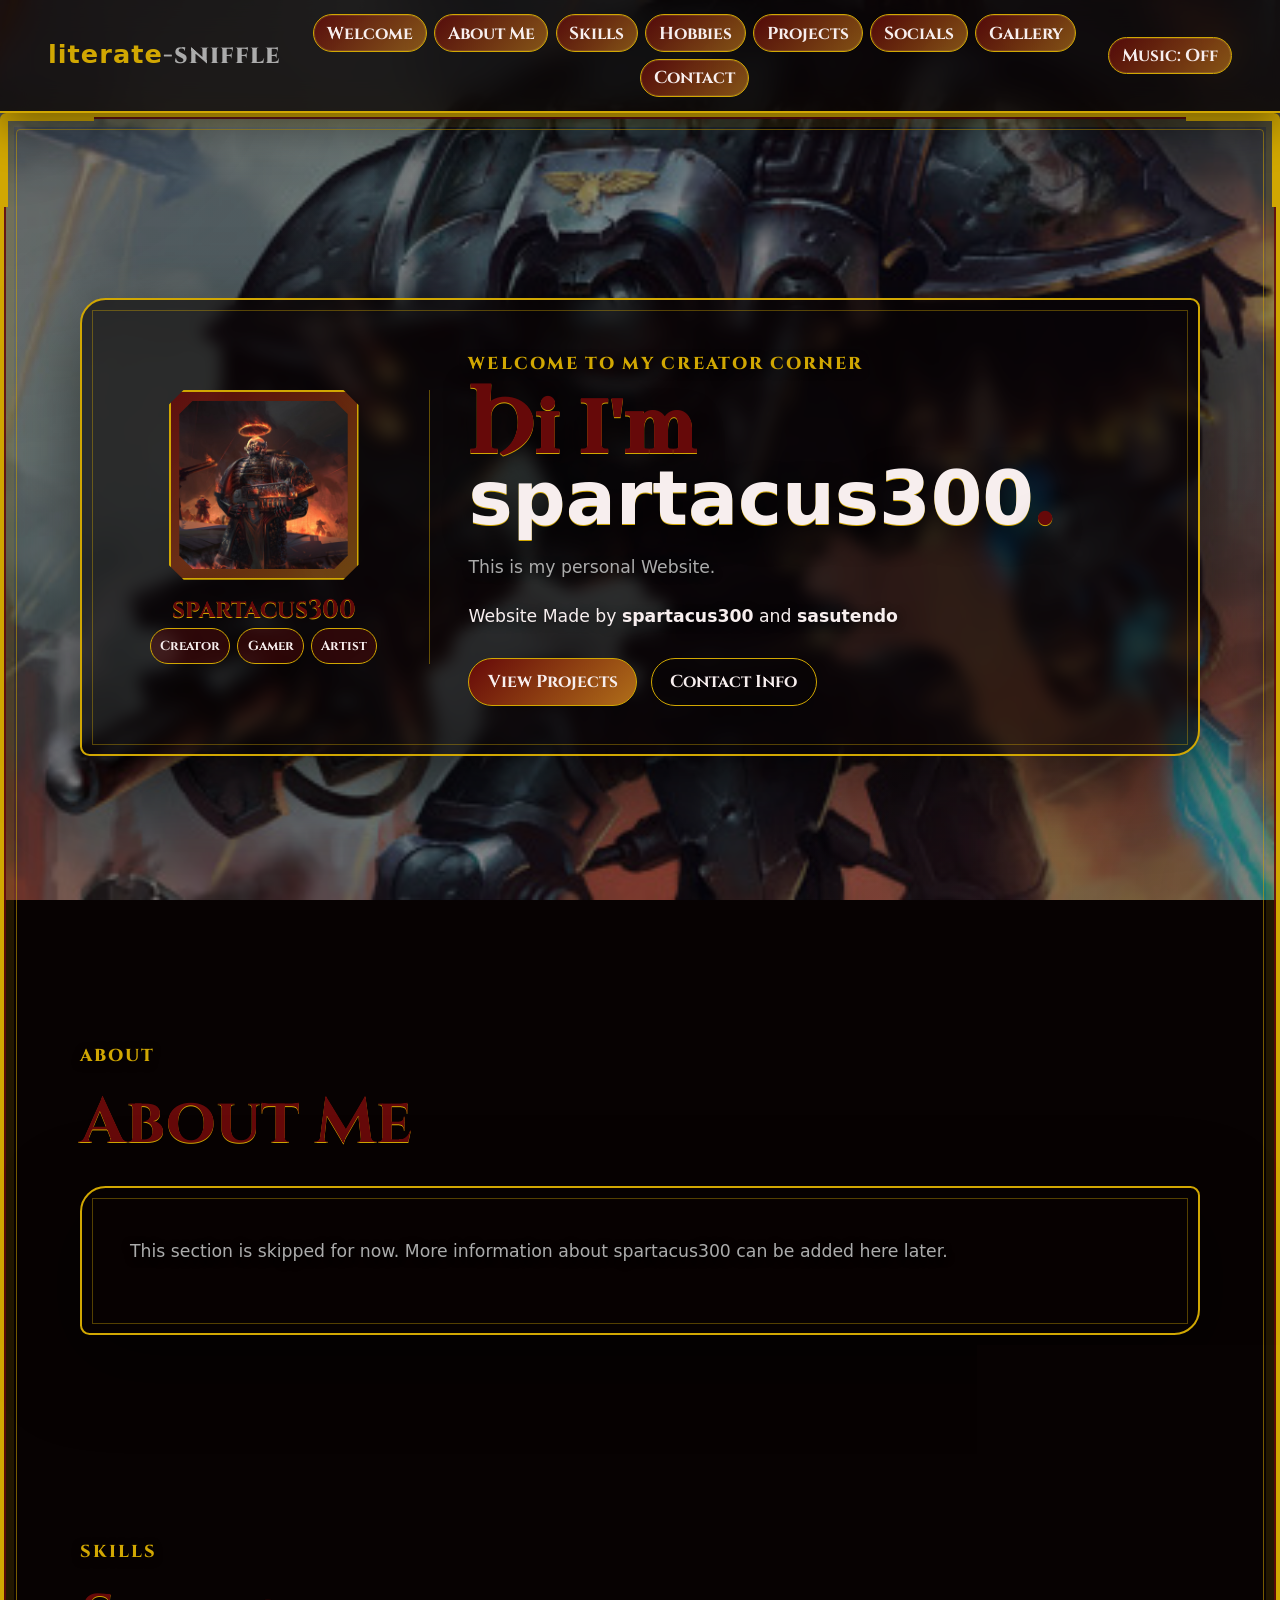
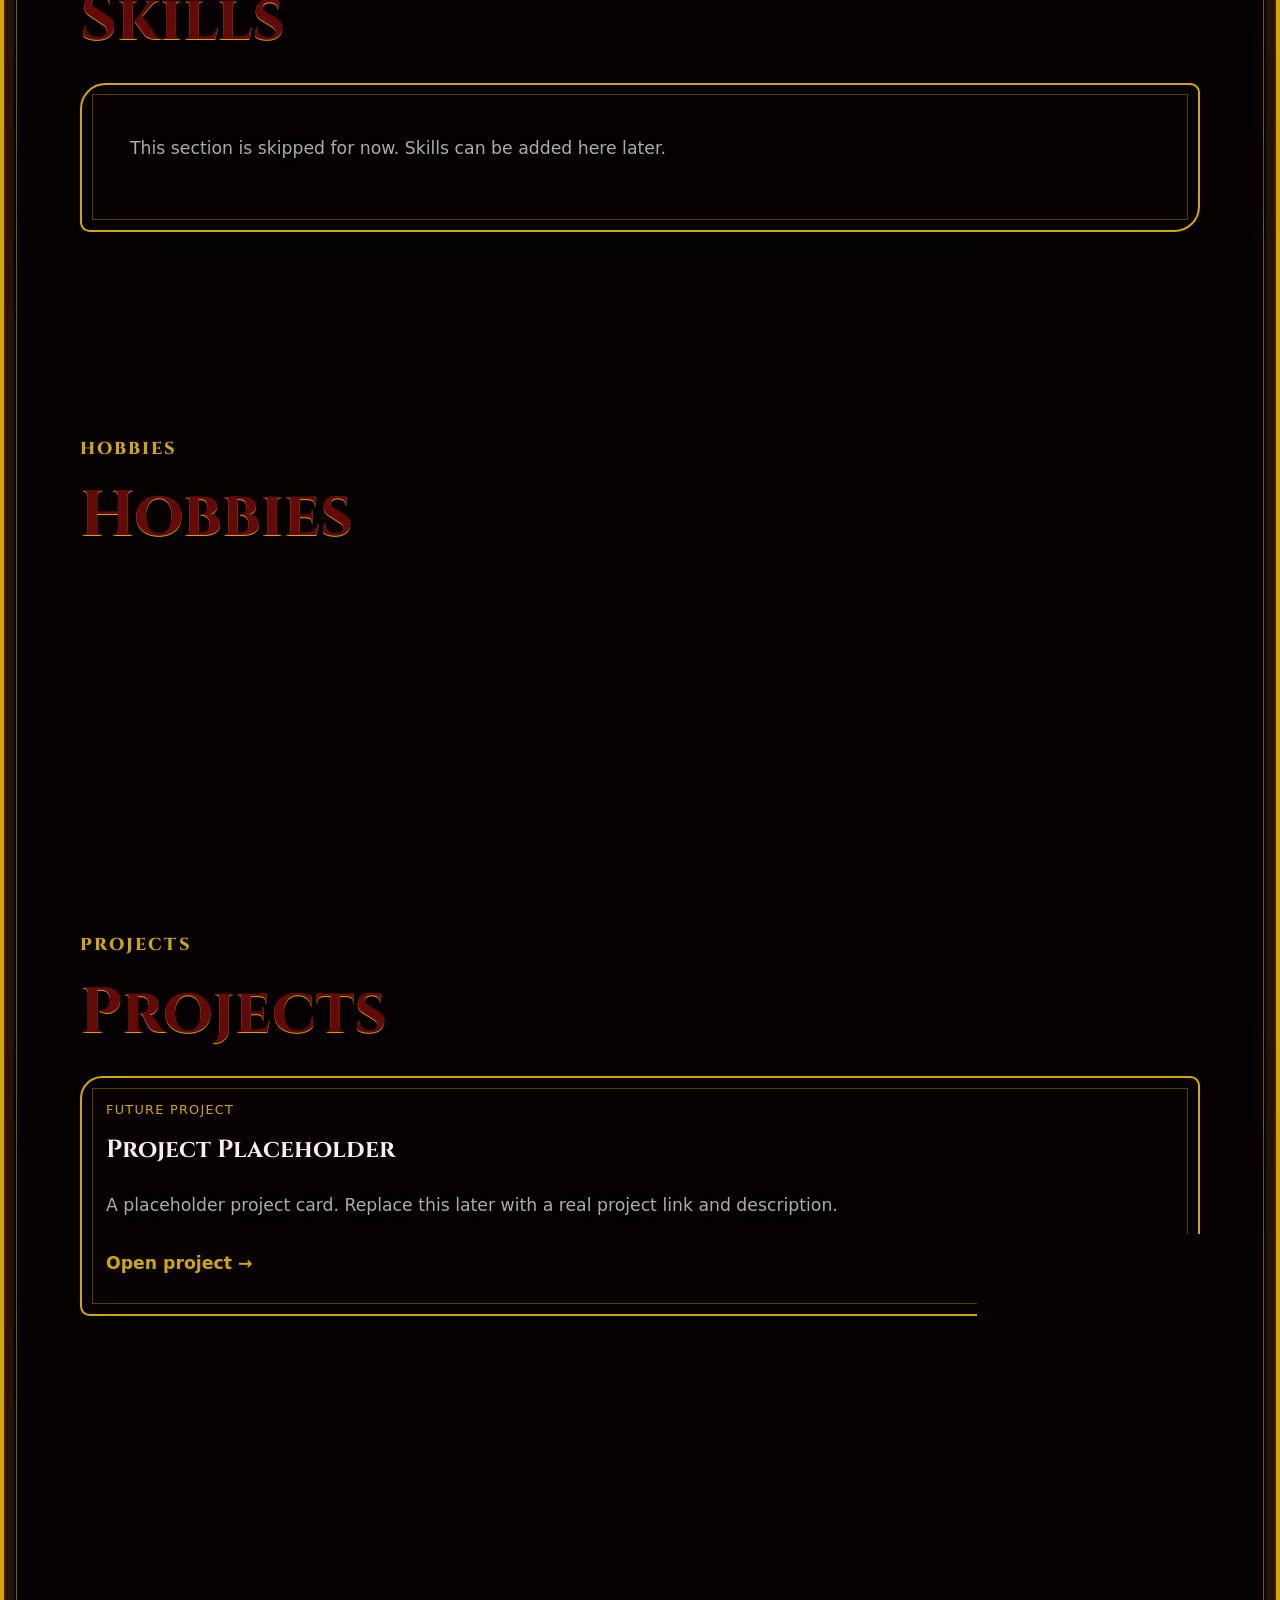
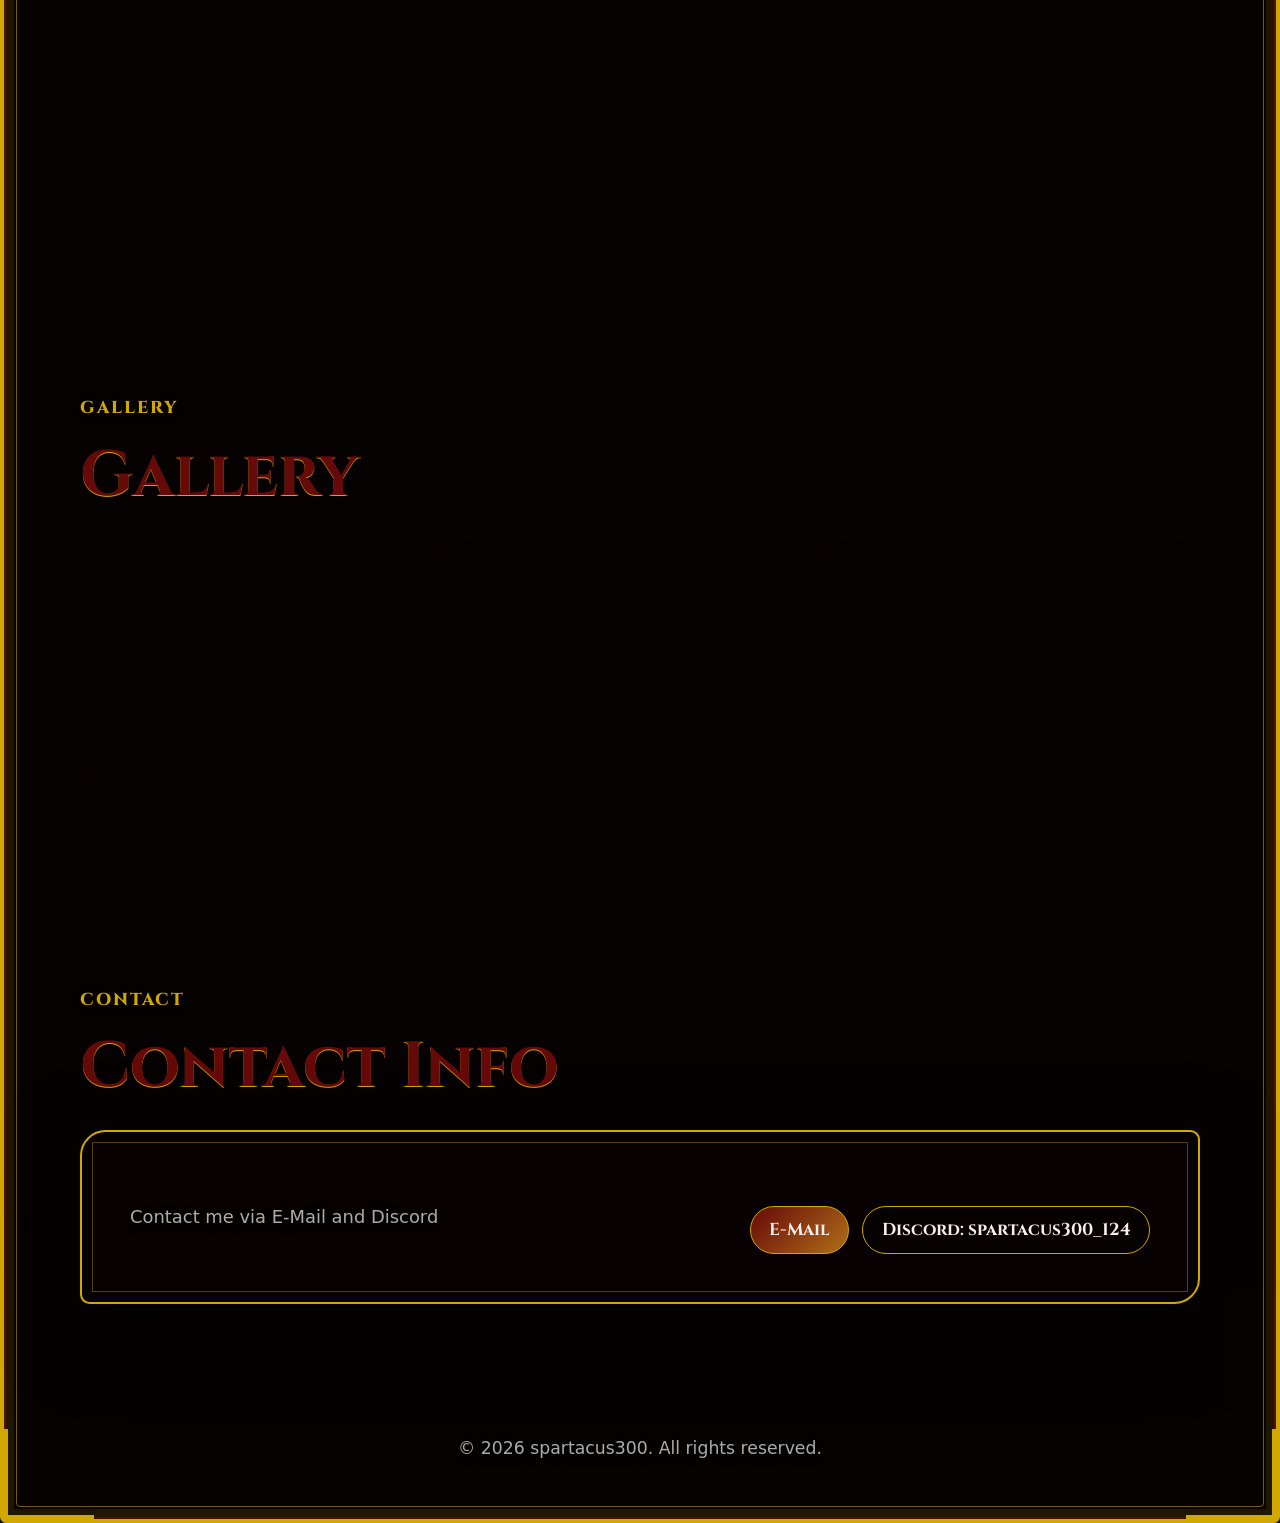
==== commit 8ac1d65d: "Fix stylesheet cache loading cause Cloudflare is a B" ====
--- a/index.html
+++ b/index.html
@@ -15,7 +15,7 @@
     <link rel="preconnect" href="https://fonts.gstatic.com" crossorigin />
     <link href="https://fonts.googleapis.com/css2?family=Cinzel:wght@600;700;800;900&family=Cormorant+Garamond:wght@500;600;700&family=Uncial+Antiqua&display=swap" rel="stylesheet" />
 
-    <link rel="stylesheet" href="./style.css" />
+    <link rel="stylesheet" href="./style.css?v=medieval-2" />
 </head>
 <body>
     <div class="site-frame" aria-hidden="true"></div>
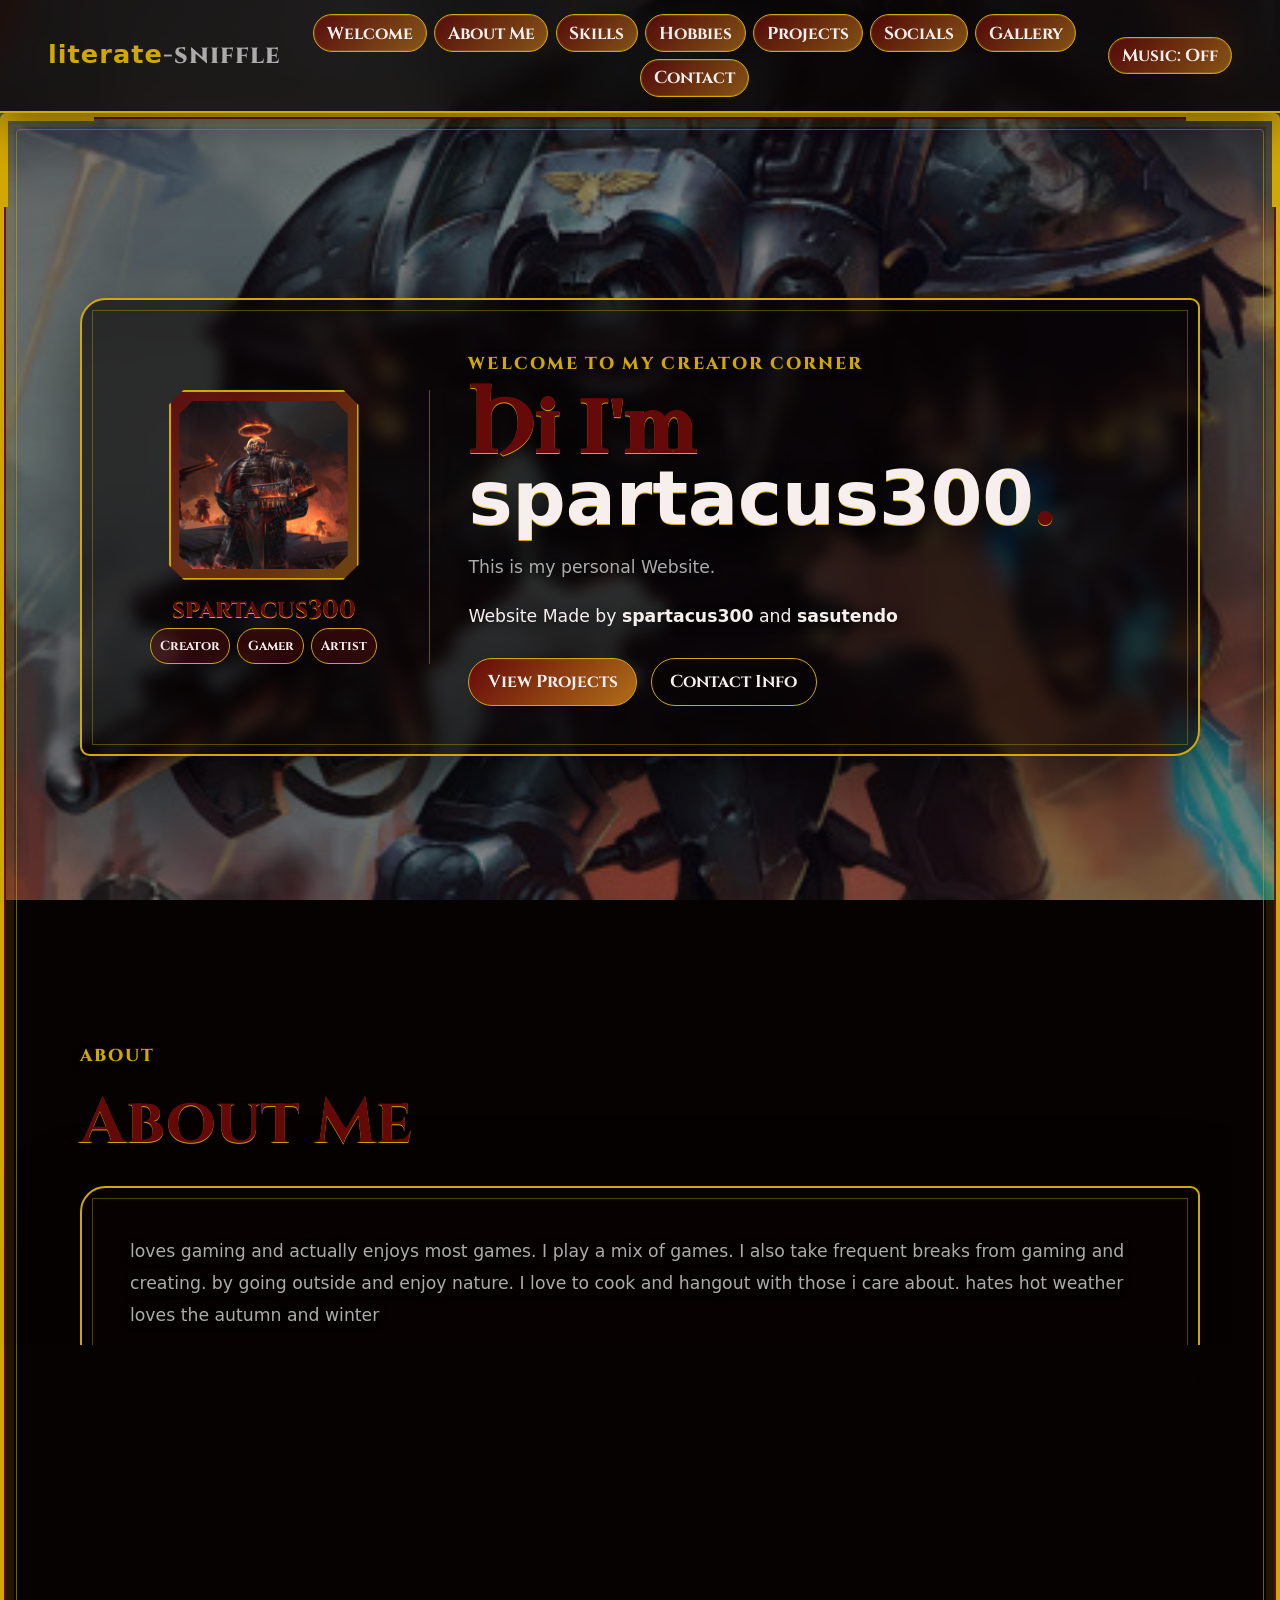
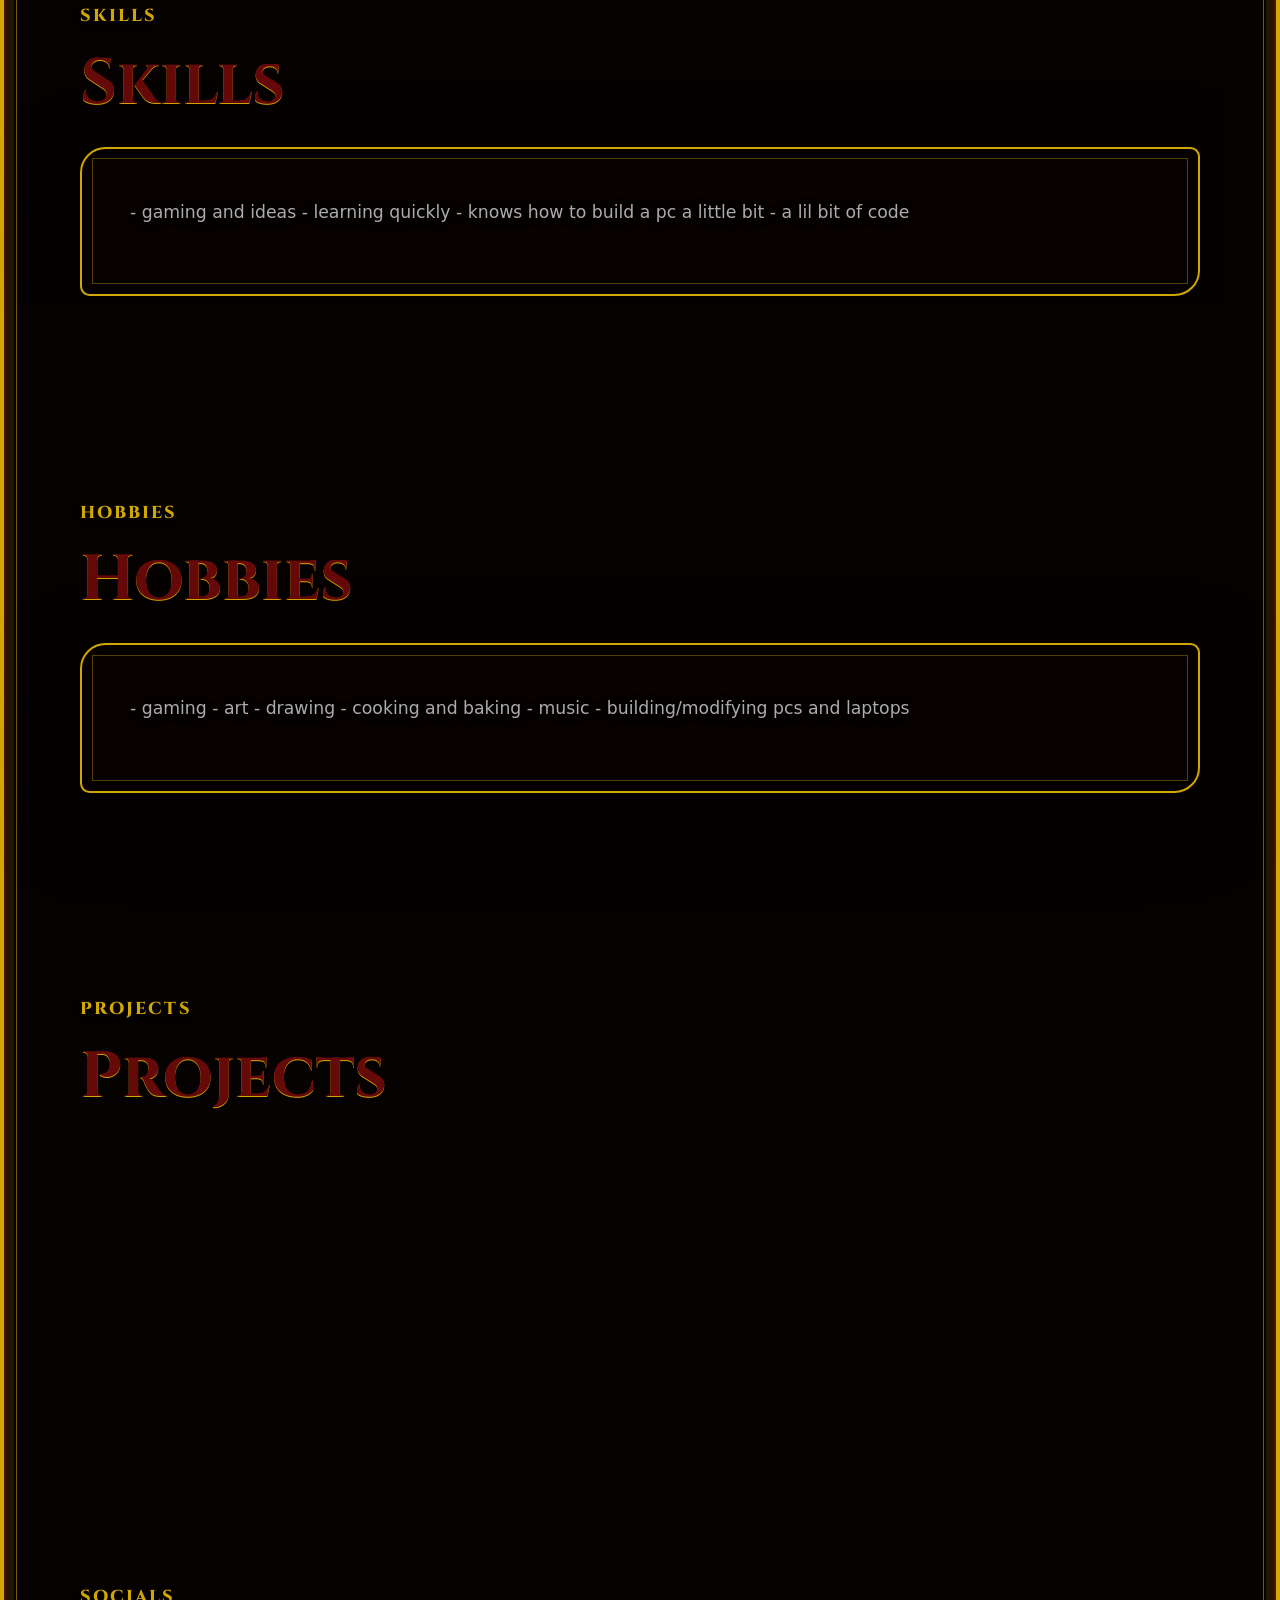
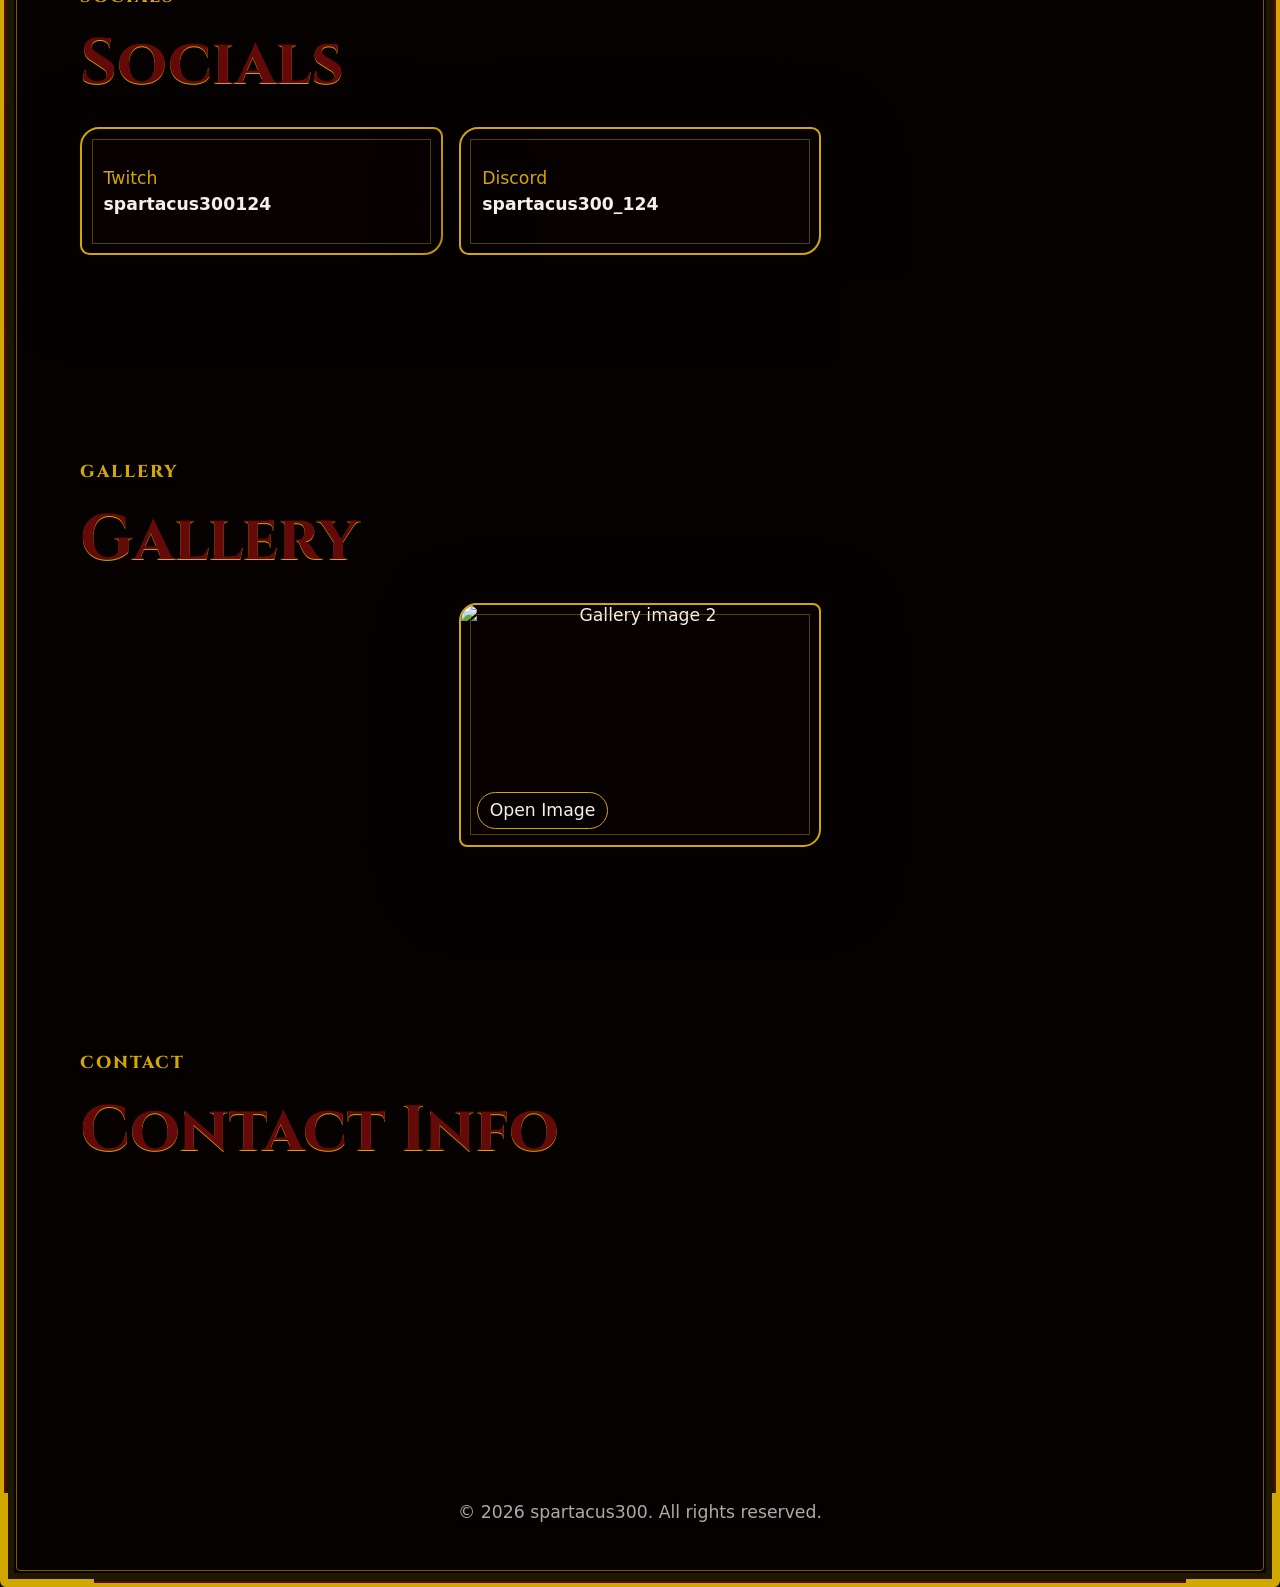
==== commit 9d4d398e: "About me, Hobbies, Skills" ====
--- a/index.html
+++ b/index.html
@@ -92,7 +92,11 @@
 
       <div class="text-bubble">
         <p>
-          This section is skipped for now. More information about spartacus300 can be added here later.
+          loves gaming and actually enjoys most games. I play a mix of games.
+          I also take frequent breaks from gaming and creating. by going outside and enjoy nature.
+          I love to cook and hangout with those i care about.
+          hates hot weather
+          loves the autumn and winter
         </p>
       </div>
     </section>
@@ -105,7 +109,10 @@
 
       <div class="text-bubble">
         <p>
-          This section is skipped for now. Skills can be added here later.
+          - gaming and ideas
+          - learning quickly
+          - knows how to build a pc a little bit
+          - a lil bit of code 
         </p>
       </div>
     </section>
@@ -118,7 +125,12 @@
 
       <div class="text-bubble">
         <p>
-          This section is skipped for now. Hobbies can be added here later.
+          - gaming
+          - art
+          - drawing
+          - cooking and baking
+          - music 
+          - building/modifying pcs and laptops
         </p>
       </div>
     </section>
--- a/style.css
+++ b/style.css
@@ -1249,4 +1249,21 @@
 
 .merged-profile h2 {
   font-size: clamp(1.35rem, 2vw, 1.75rem);
+}
+
+/* Visible by default, animation only if JS adds support */
+.reveal {
+  opacity: 1;
+  transform: none;
+}
+
+body.animations-ready .reveal {
+  opacity: 0;
+  transform: translateY(22px);
+  transition: opacity 0.65s ease, transform 0.65s ease;
+}
+
+body.animations-ready .reveal.visible {
+  opacity: 1;
+  transform: translateY(0);
 }
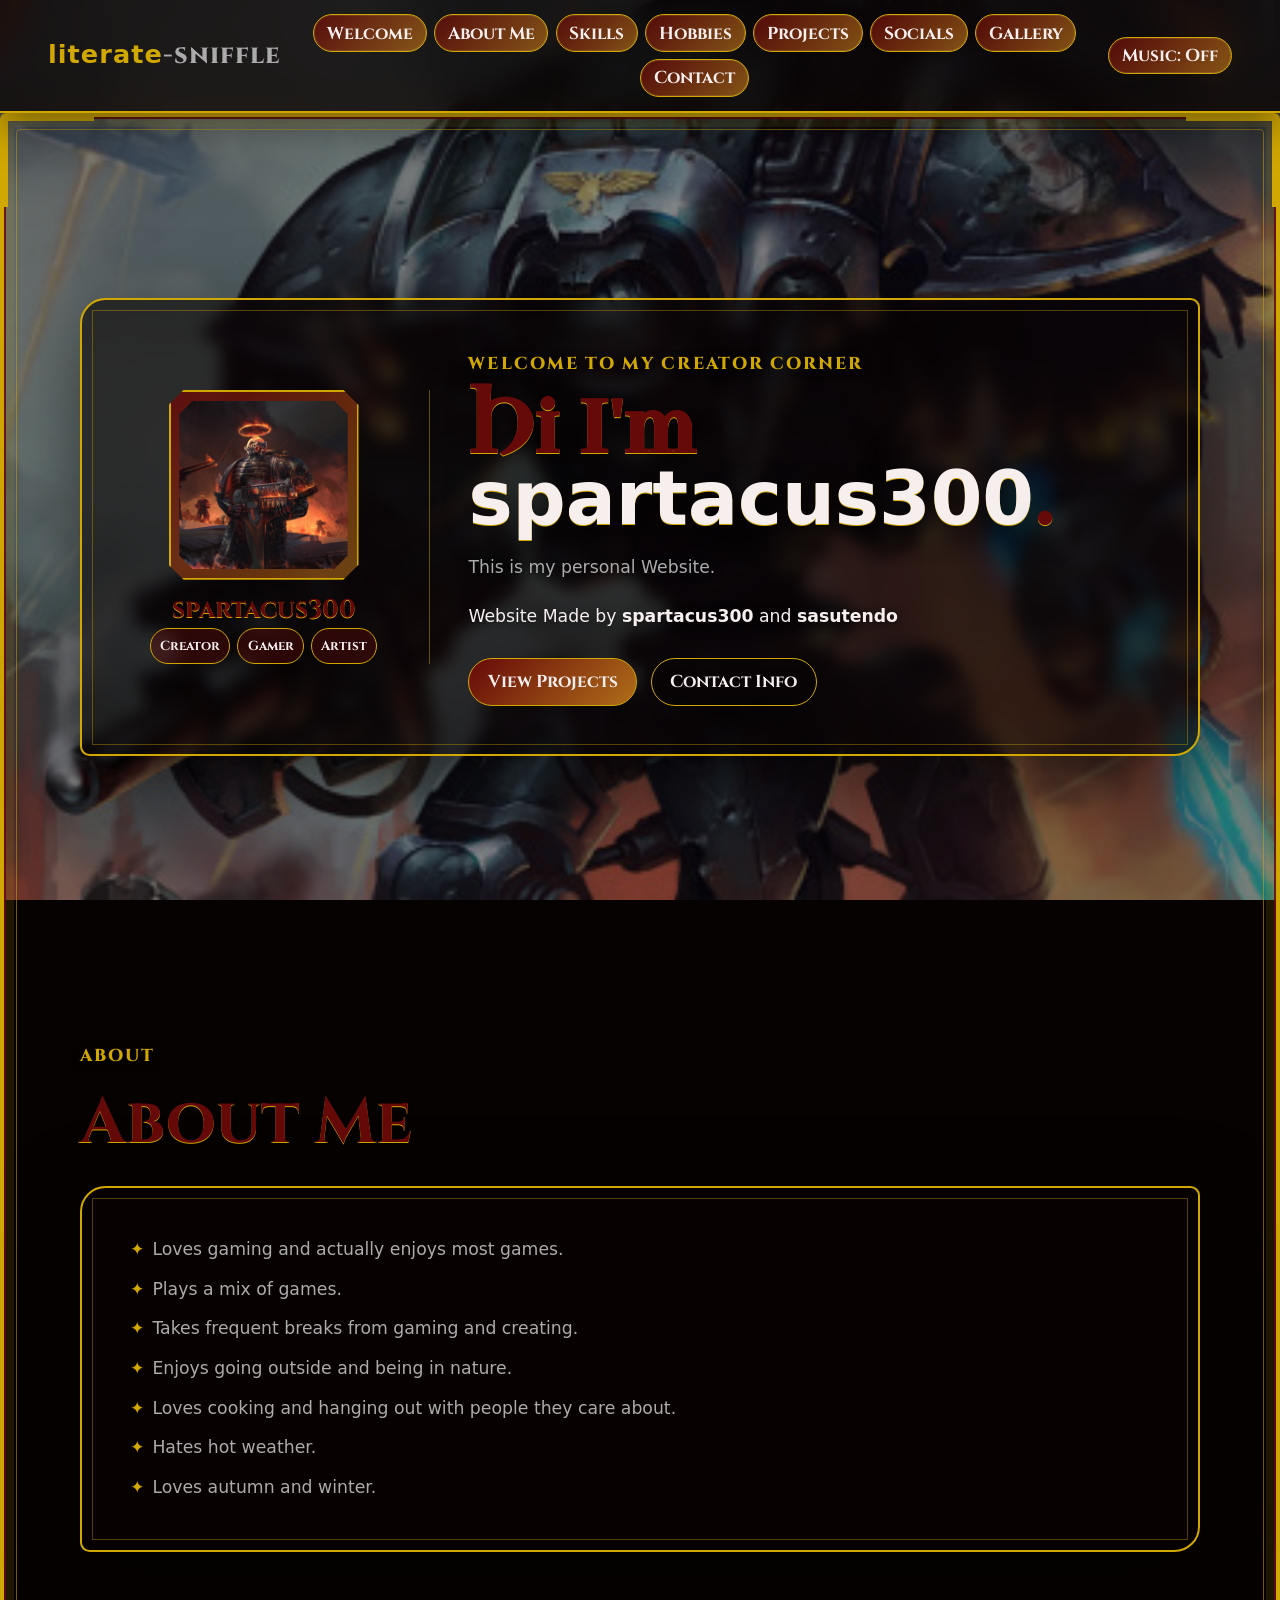
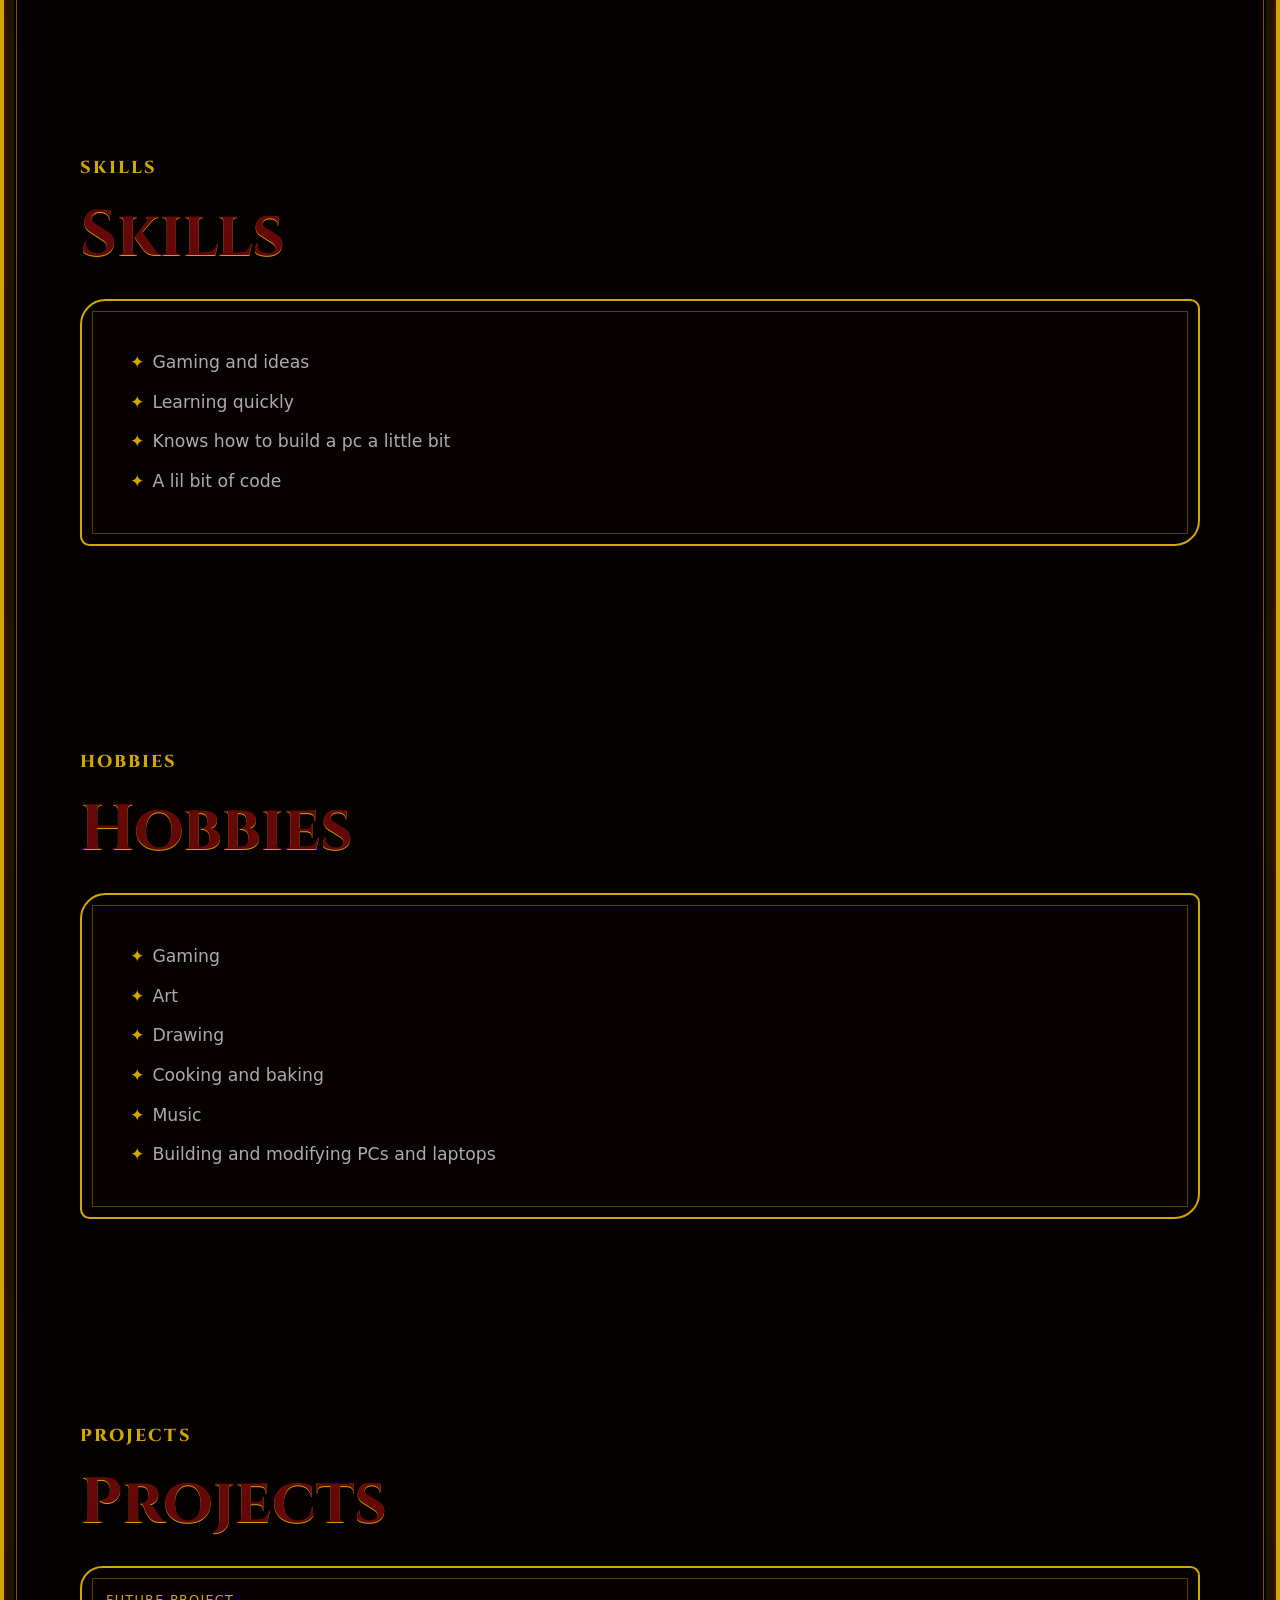
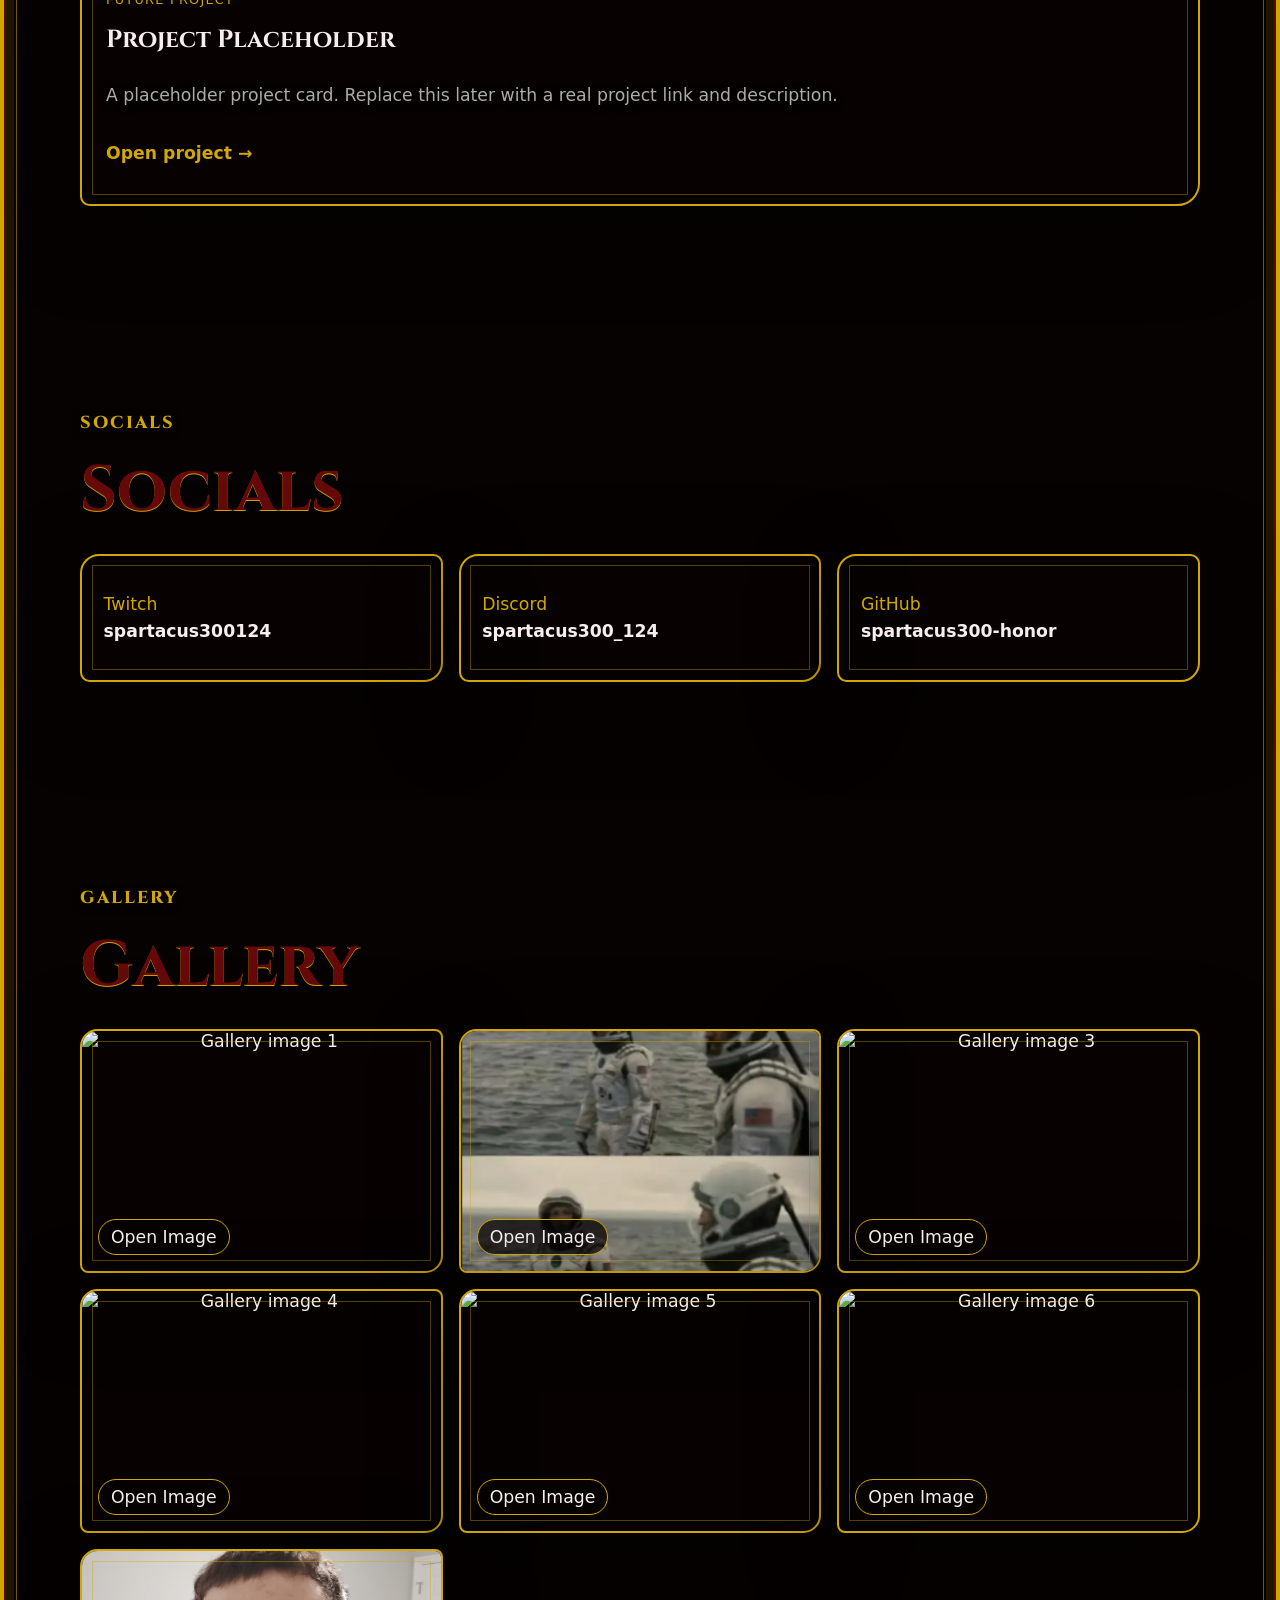
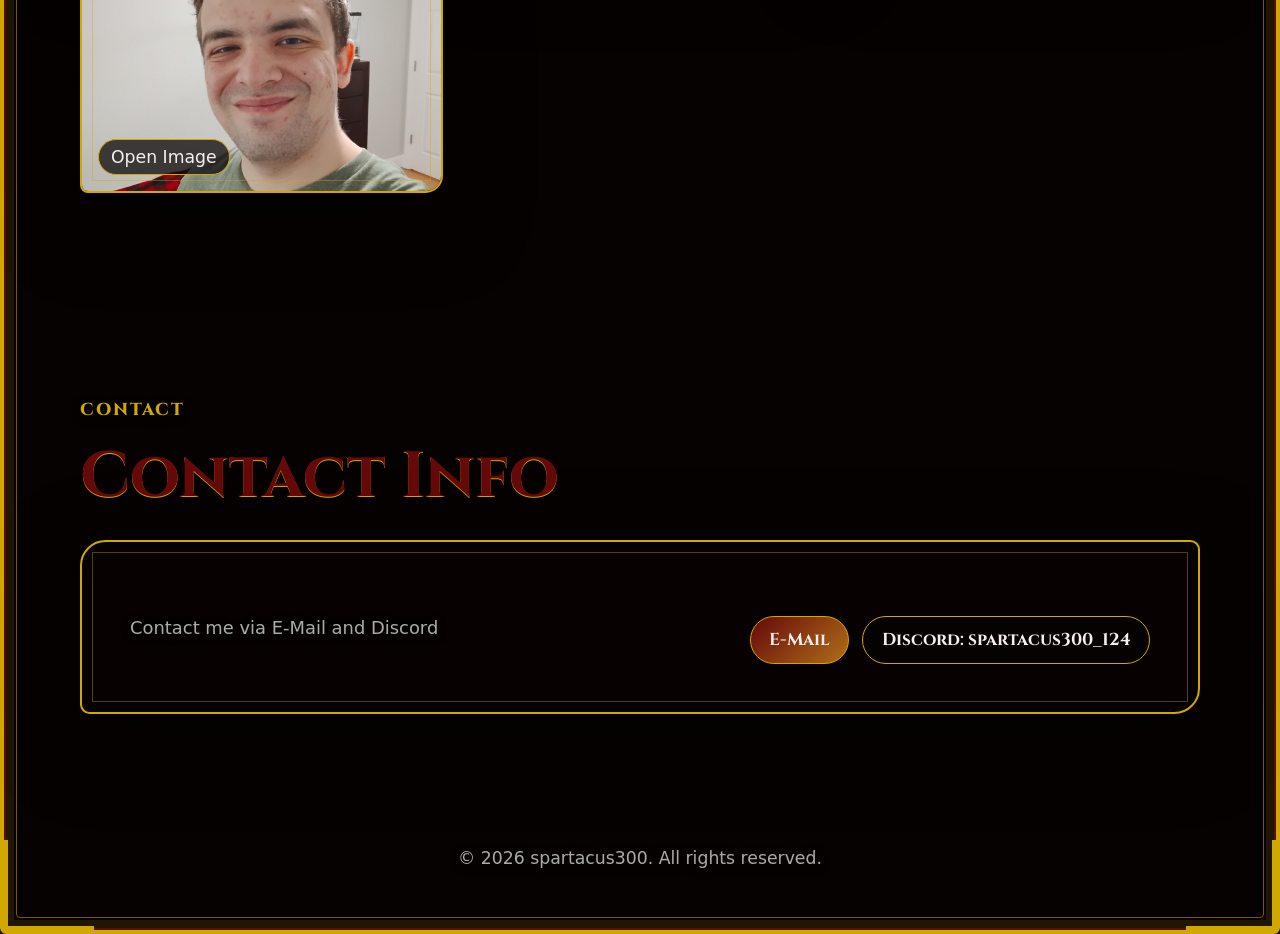
==== commit a5f6d952: "Added Images and removed Placeholders. Changed the Overview to also be scalled on phone" ====
--- a/index.html
+++ b/index.html
@@ -21,7 +21,7 @@
     <div class="site-frame" aria-hidden="true"></div>
   <div class="page-darkness"></div>
 
-  <audio id="backgroundMusic" src="./assets/background-music.mp3" loop></audio>
+  <audio id="backgroundMusic" src="./assets/music.mp3" loop></audio>
 
   <header class="top-bar">
     <a class="brand" href="#welcome">
@@ -91,13 +91,15 @@
       </div>
 
       <div class="text-bubble">
-        <p>
-          loves gaming and actually enjoys most games. I play a mix of games.
-          I also take frequent breaks from gaming and creating. by going outside and enjoy nature.
-          I love to cook and hangout with those i care about.
-          hates hot weather
-          loves the autumn and winter
-        </p>
+        <ul class="info-list">
+          <li>Loves gaming and actually enjoys most games.</li>
+          <li>Plays a mix of games.</li>
+          <li>Takes frequent breaks from gaming and creating.</li>
+          <li>Enjoys going outside and being in nature.</li>
+          <li>Loves cooking and hanging out with people they care about.</li>
+          <li>Hates hot weather.</li>
+          <li>Loves autumn and winter.</li>
+        </ul>
       </div>
     </section>
 
@@ -108,12 +110,12 @@
       </div>
 
       <div class="text-bubble">
-        <p>
-          - gaming and ideas
-          - learning quickly
-          - knows how to build a pc a little bit
-          - a lil bit of code 
-        </p>
+        <ul class="info-list">
+          <li>Gaming and ideas</li>
+          <li>Learning quickly</li>
+          <li>Knows how to build a pc a little bit</li>
+          <li>A lil bit of code</li>
+        </ul>
       </div>
     </section>
 
@@ -124,14 +126,14 @@
       </div>
 
       <div class="text-bubble">
-        <p>
-          - gaming
-          - art
-          - drawing
-          - cooking and baking
-          - music 
-          - building/modifying pcs and laptops
-        </p>
+        <ul class="info-list">
+          <li>Gaming</li>
+          <li>Art</li>
+          <li>Drawing</li>
+          <li>Cooking and baking</li>
+          <li>Music</li>
+          <li>Building and modifying PCs and laptops</li>
+        </ul>
       </div>
     </section>
 
@@ -184,18 +186,38 @@
       </div>
 
       <div class="gallery-grid">
-        <button class="gallery-item" type="button" data-full="./assets/gallery-1.jpg">
-          <img src="./assets/gallery-1.jpg" alt="Gallery image 1" />
-          <span>Open Image</span>
-        </button>
-
-        <button class="gallery-item" type="button" data-full="./assets/gallery-2.jpg">
-          <img src="./assets/gallery-2.jpg" alt="Gallery image 2" />
-          <span>Open Image</span>
-        </button>
-
-        <button class="gallery-item" type="button" data-full="./assets/gallery-3.jpg">
-          <img src="./assets/gallery-3.jpg" alt="Gallery image 3" />
+        <button class="gallery-item" type="button" data-full="./assets/img1.jpg">
+          <img src="./assets/img1.jpg" alt="Gallery image 1" />
+          <span>Open Image</span>
+        </button>
+
+        <button class="gallery-item" type="button" data-full="./assets/img2.png">
+          <img src="./assets/img2.png" alt="Gallery image 2" />
+          <span>Open Image</span>
+        </button>
+
+        <button class="gallery-item" type="button" data-full="./assets/img3.jpg">
+          <img src="./assets/img3.jpg" alt="Gallery image 3" />
+          <span>Open Image</span>
+        </button>
+
+        <button class="gallery-item" type="button" data-full="./assets/img4.jpg">
+          <img src="./assets/img4.jpg" alt="Gallery image 4" />
+          <span>Open Image</span>
+        </button>
+
+        <button class="gallery-item" type="button" data-full="./assets/img5.jpg">
+          <img src="./assets/img5.jpg" alt="Gallery image 5" />
+          <span>Open Image</span>
+        </button>
+
+        <button class="gallery-item" type="button" data-full="./assets/img6.jpg">
+          <img src="./assets/img6.jpg" alt="Gallery image 6" />
+          <span>Open Image</span>
+        </button>
+
+        <button class="gallery-item" type="button" data-full="./assets/img7.jpg">
+          <img src="./assets/img7.jpg" alt="Gallery image 7" />
           <span>Open Image</span>
         </button>
       </div>
--- a/style.css
+++ b/style.css
@@ -1266,4 +1266,165 @@
 body.animations-ready .reveal.visible {
   opacity: 1;
   transform: translateY(0);
+}
+
+.info-list {
+  list-style: none;
+  margin: 0;
+  padding: 0;
+  display: grid;
+  gap: 0.75rem;
+}
+
+.info-list li {
+  position: relative;
+  padding-left: 1.4rem;
+  color: var(--info-white);
+  line-height: 1.6;
+}
+
+.info-list li::before {
+  content: "✦";
+  position: absolute;
+  left: 0;
+  top: 0;
+  color: var(--gold);
+}
+
+@media (max-width: 860px) {
+  .top-bar {
+    grid-template-columns: 1fr auto;
+    gap: 0.6rem;
+    padding: 0.75rem 1rem;
+  }
+
+  .brand {
+    font-size: 1.15rem;
+  }
+
+  .nav-buttons {
+    grid-column: 1 / -1;
+    justify-content: flex-start;
+    flex-wrap: nowrap;
+    overflow-x: auto;
+    padding-bottom: 0.3rem;
+  }
+
+  .nav-buttons a,
+  .music-toggle {
+    min-height: 2.25rem;
+    padding: 0 0.75rem;
+    font-size: 0.85rem;
+    white-space: nowrap;
+  }
+
+  .section {
+    width: min(94vw, 1120px);
+    padding: 3rem 0;
+  }
+
+  .welcome-section {
+    min-height: calc(100vh - var(--topbar-height, 80px));
+    display: flex;
+    align-items: center;
+  }
+
+  .hero-bubble {
+    padding: 1rem;
+  }
+
+  .merged-welcome {
+    grid-template-columns: 120px minmax(0, 1fr);
+    gap: 1rem;
+    text-align: left;
+    align-items: center;
+  }
+
+  .merged-profile {
+    padding-right: 0.8rem;
+    padding-bottom: 0;
+    border-right: 1px solid rgba(209, 167, 2, 0.45);
+    border-bottom: 0;
+  }
+
+  .profile-frame {
+    width: 82px;
+    height: 82px;
+    margin-bottom: 0.6rem;
+  }
+
+  .merged-profile h2 {
+    font-size: 0.95rem;
+    line-height: 1.1;
+  }
+
+  .profile-badges {
+    gap: 0.25rem;
+    margin-top: 0.55rem;
+  }
+
+  .profile-badges span {
+    font-size: 0.55rem;
+    padding: 0.22rem 0.35rem;
+  }
+
+  .section-kicker {
+    font-size: 0.72rem;
+    letter-spacing: 0.1em;
+  }
+
+  .welcome-copy h1 {
+    font-size: clamp(2.2rem, 12vw, 4.2rem);
+    line-height: 0.92;
+  }
+
+  .welcome-copy p {
+    font-size: 0.9rem;
+    line-height: 1.45;
+  }
+
+  .hero-actions {
+    justify-content: flex-start;
+    gap: 0.5rem;
+    margin-top: 1rem;
+  }
+
+  .main-button {
+    min-height: 2.35rem;
+    padding: 0 0.8rem;
+    font-size: 0.75rem;
+  }
+
+  .text-bubble {
+    padding: 1.15rem;
+  }
+
+  .section-heading h2 {
+    font-size: clamp(2.5rem, 14vw, 4rem);
+  }
+}
+
+@media (max-width: 480px) {
+  .merged-welcome {
+    grid-template-columns: 105px minmax(0, 1fr);
+    gap: 0.75rem;
+  }
+
+  .profile-frame {
+    width: 70px;
+    height: 70px;
+  }
+
+  .merged-profile h2 {
+    font-size: 0.82rem;
+  }
+
+  .profile-badges span {
+    font-size: 0.5rem;
+    padding: 0.18rem 0.28rem;
+  }
+
+  .welcome-copy h1 {
+    font-size: clamp(2rem, 11vw, 3.4rem);
+  }
 }
